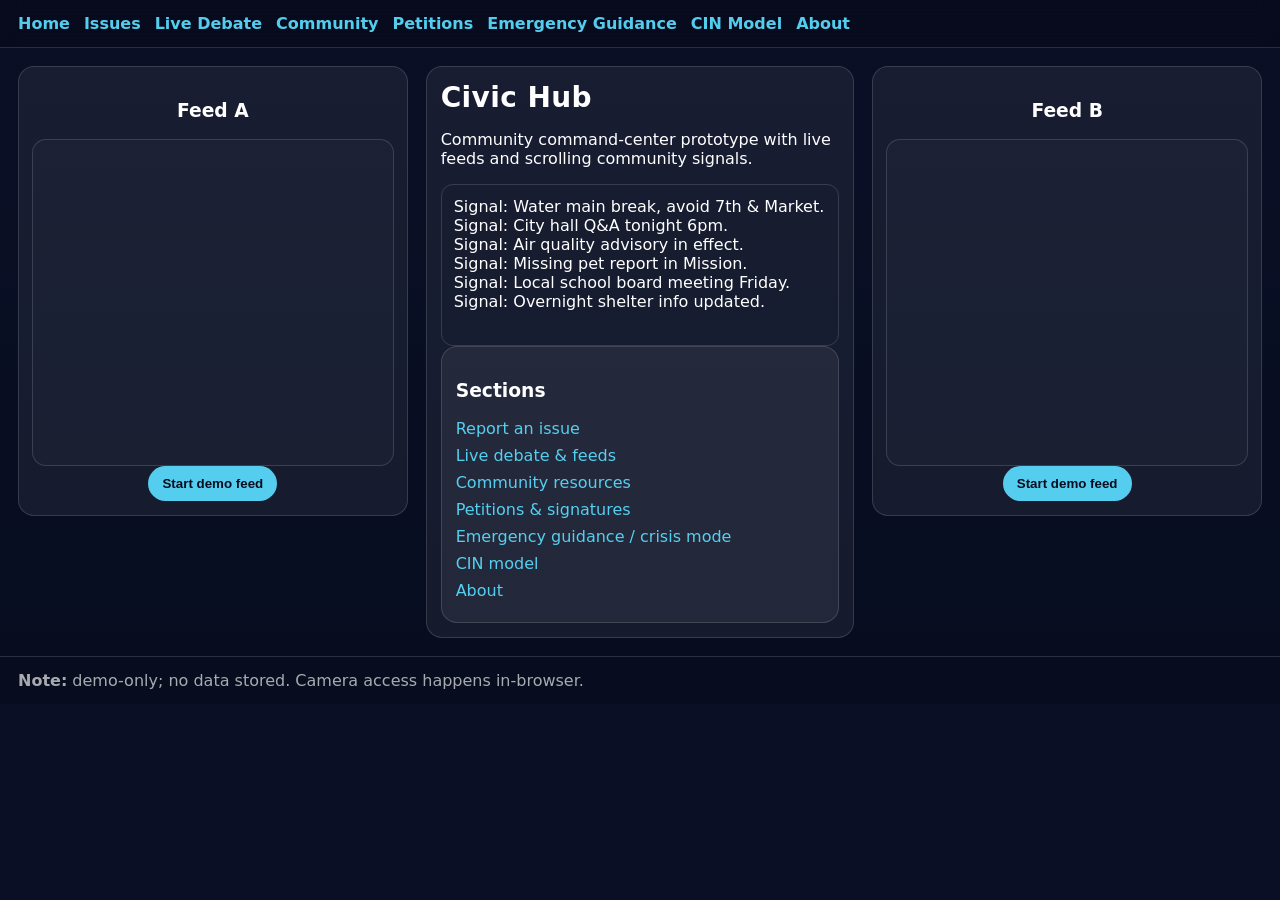
==== index.html @ d54b0cb2 "Update index.html" ====
<!doctype html><html lang="en"><head><meta charset="utf-8"/><meta name="viewport" content="width=device-width,initial-scale=1"/><title>Civic Hub</title><style>:root{--bg:#070d1f;--panel:rgba(255,255,255,.06);--stroke:rgba(255,255,255,.14);--baby:rgba(90,221,255,.92);}body{margin:0;font-family:system-ui, -apple-system, Segoe UI, Roboto, Arial, sans-serif;color:#fff;background:linear-gradient(180deg,#0a0f26,var(--bg));}a{color:var(--baby);text-decoration:none}.topbar{display:flex;align-items:center;justify-content:space-between;padding:14px 18px;border-bottom:1px solid var(--stroke);background:rgba(0,0,0,.22);backdrop-filter:blur(10px)}nav a{margin-right:14px;font-weight:650}.grid{display:grid;grid-template-columns:1fr 1.1fr 1fr;gap:18px;padding:18px}.card{border:1px solid var(--stroke);background:var(--panel);border-radius:16px;padding:14px}.jumbo h1{margin:0;font-size:28px;letter-spacing:.4px}.ticker{height:160px;overflow:hidden;position:relative;border:1px solid var(--stroke);border-radius:12px}.ticker ul{list-style:none;margin:0;padding:12px;position:absolute;left:0;width:100%;animation:scrollUp 14s linear infinite}@keyframes scrollUp{0%{top:0}100%{top:-100%}}.video{height:420px;display:flex;flex-direction:column;align-items:center;justify-content:center}video{width:100%;height:340px;object-fit:cover;border-radius:14px;border:1px solid var(--stroke);background:rgba(255,255,255,.02)}.cta{background:var(--baby);color:#070d1f;border:none;border-radius:999px;padding:10px 14px;font-weight:700;cursor:pointer}.cta:hover{filter:brightness(1.1)}.sections ul{list-style:none;margin:0;padding:0}.sections li{margin:8px 0}.footer{border-top:1px solid var(--stroke);padding:14px 18px;color:rgba(255,255,255,.65)}</style></head><body><header class="topbar"><nav><a href="index.html">Home</a><a href="issues.html">Issues</a><a href="live-debate.html">Live Debate</a><a href="community.html">Community</a><a href="petitions.html">Petitions</a><a href="emergency-guidance.html">Emergency Guidance</a><a href="cin-model.html">CIN Model</a><a href="about.html">About</a></nav></header><main class="grid"><section class="card video"><h3>Feed A</h3><video id="feedA" autoplay muted playsinline></video><button class="cta" onclick="startFeeds()">Start demo feed</button></section><section class="card jumbo"><h1>Civic Hub</h1><p>Community command-center prototype with live feeds and scrolling community signals.</p><div class="ticker"><ul id="ticker"><li>Signal: Water main break, avoid 7th &amp; Market.</li><li>Signal: City hall Q&amp;A tonight 6pm.</li><li>Signal: Air quality advisory in effect.</li><li>Signal: Missing pet report in Mission.</li><li>Signal: Local school board meeting Friday.</li><li>Signal: Overnight shelter info updated.</li></ul></div><div class="sections card"><h3>Sections</h3><ul><li><a href="issues.html">Report an issue</a></li><li><a href="live-debate.html">Live debate &amp; feeds</a></li><li><a href="community.html">Community resources</a></li><li><a href="petitions.html">Petitions &amp; signatures</a></li><li><a href="emergency-guidance.html">Emergency guidance / crisis mode</a></li><li><a href="cin-model.html">CIN model</a></li><li><a href="about.html">About</a></li></ul></div></section><section class="card video"><h3>Feed B</h3><video id="feedB" autoplay muted playsinline></video><button class="cta" onclick="startFeeds()">Start demo feed</button></section></main><footer class="footer"><strong>Note:</strong> demo-only; no data stored. Camera access happens in-browser.</footer><script>function startFeeds(){const constraints={video:{facingMode:'environment'},audio:false};Promise.all([navigator.mediaDevices.getUserMedia(constraints).then(s=>{const v=document.getElementById('feedA'); v.srcObject=s;}).catch(()=>{}),navigator.mediaDevices.getUserMedia(constraints).then(s=>{const v=document.getElementById('feedB'); v.srcObject=s;}).catch(()=>{})]);const t=document.getElementById('ticker');t.innerHTML=t.innerHTML+t.innerHTML;}</script></body></html>
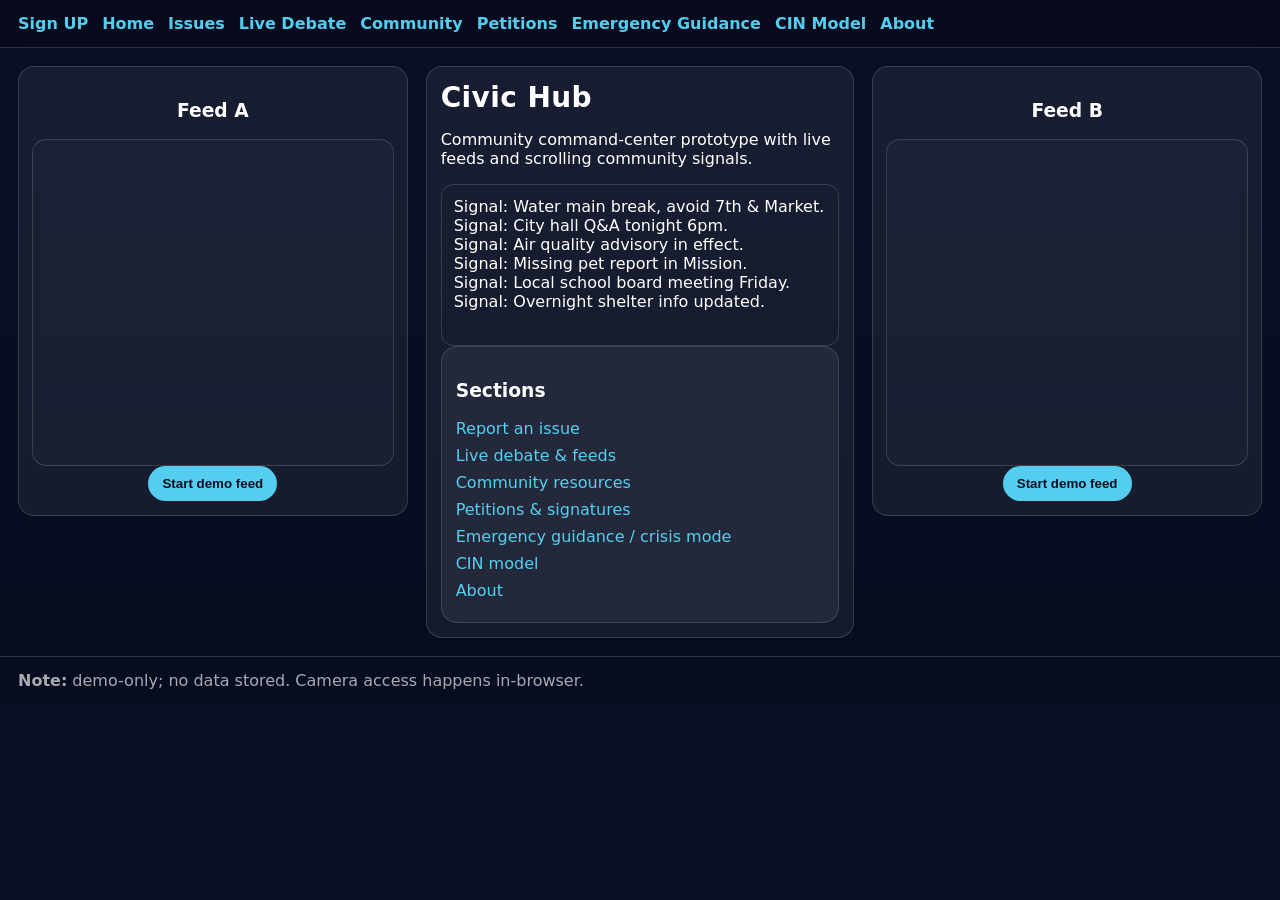
==== commit 5e0ac84b: "Update index.html" ====
--- a/index.html
+++ b/index.html
@@ -1 +1 @@
-<!doctype html><html lang="en"><head><meta charset="utf-8"/><meta name="viewport" content="width=device-width,initial-scale=1"/><title>Civic Hub</title><style>:root{--bg:#070d1f;--panel:rgba(255,255,255,.06);--stroke:rgba(255,255,255,.14);--baby:rgba(90,221,255,.92);}body{margin:0;font-family:system-ui, -apple-system, Segoe UI, Roboto, Arial, sans-serif;color:#fff;background:linear-gradient(180deg,#0a0f26,var(--bg));}a{color:var(--baby);text-decoration:none}.topbar{display:flex;align-items:center;justify-content:space-between;padding:14px 18px;border-bottom:1px solid var(--stroke);background:rgba(0,0,0,.22);backdrop-filter:blur(10px)}nav a{margin-right:14px;font-weight:650}.grid{display:grid;grid-template-columns:1fr 1.1fr 1fr;gap:18px;padding:18px}.card{border:1px solid var(--stroke);background:var(--panel);border-radius:16px;padding:14px}.jumbo h1{margin:0;font-size:28px;letter-spacing:.4px}.ticker{height:160px;overflow:hidden;position:relative;border:1px solid var(--stroke);border-radius:12px}.ticker ul{list-style:none;margin:0;padding:12px;position:absolute;left:0;width:100%;animation:scrollUp 14s linear infinite}@keyframes scrollUp{0%{top:0}100%{top:-100%}}.video{height:420px;display:flex;flex-direction:column;align-items:center;justify-content:center}video{width:100%;height:340px;object-fit:cover;border-radius:14px;border:1px solid var(--stroke);background:rgba(255,255,255,.02)}.cta{background:var(--baby);color:#070d1f;border:none;border-radius:999px;padding:10px 14px;font-weight:700;cursor:pointer}.cta:hover{filter:brightness(1.1)}.sections ul{list-style:none;margin:0;padding:0}.sections li{margin:8px 0}.footer{border-top:1px solid var(--stroke);padding:14px 18px;color:rgba(255,255,255,.65)}</style></head><body><header class="topbar"><nav><a href="index.html">Home</a><a href="issues.html">Issues</a><a href="live-debate.html">Live Debate</a><a href="community.html">Community</a><a href="petitions.html">Petitions</a><a href="emergency-guidance.html">Emergency Guidance</a><a href="cin-model.html">CIN Model</a><a href="about.html">About</a></nav></header><main class="grid"><section class="card video"><h3>Feed A</h3><video id="feedA" autoplay muted playsinline></video><button class="cta" onclick="startFeeds()">Start demo feed</button></section><section class="card jumbo"><h1>Civic Hub</h1><p>Community command-center prototype with live feeds and scrolling community signals.</p><div class="ticker"><ul id="ticker"><li>Signal: Water main break, avoid 7th &amp; Market.</li><li>Signal: City hall Q&amp;A tonight 6pm.</li><li>Signal: Air quality advisory in effect.</li><li>Signal: Missing pet report in Mission.</li><li>Signal: Local school board meeting Friday.</li><li>Signal: Overnight shelter info updated.</li></ul></div><div class="sections card"><h3>Sections</h3><ul><li><a href="issues.html">Report an issue</a></li><li><a href="live-debate.html">Live debate &amp; feeds</a></li><li><a href="community.html">Community resources</a></li><li><a href="petitions.html">Petitions &amp; signatures</a></li><li><a href="emergency-guidance.html">Emergency guidance / crisis mode</a></li><li><a href="cin-model.html">CIN model</a></li><li><a href="about.html">About</a></li></ul></div></section><section class="card video"><h3>Feed B</h3><video id="feedB" autoplay muted playsinline></video><button class="cta" onclick="startFeeds()">Start demo feed</button></section></main><footer class="footer"><strong>Note:</strong> demo-only; no data stored. Camera access happens in-browser.</footer><script>function startFeeds(){const constraints={video:{facingMode:'environment'},audio:false};Promise.all([navigator.mediaDevices.getUserMedia(constraints).then(s=>{const v=document.getElementById('feedA'); v.srcObject=s;}).catch(()=>{}),navigator.mediaDevices.getUserMedia(constraints).then(s=>{const v=document.getElementById('feedB'); v.srcObject=s;}).catch(()=>{})]);const t=document.getElementById('ticker');t.innerHTML=t.innerHTML+t.innerHTML;}</script></body></html>
+<!doctype html><html lang="en"><head><meta charset="utf-8"/><meta name="viewport" content="width=device-width,initial-scale=1"/><title>Civic Hub</title><style>:root{--bg:#070d1f;--panel:rgba(255,255,255,.06);--stroke:rgba(255,255,255,.14);--baby:rgba(90,221,255,.92);}body{margin:0;font-family:system-ui, -apple-system, Segoe UI, Roboto, Arial, sans-serif;color:#fff;background:linear-gradient(180deg,#0a0f26,var(--bg));}a{color:var(--baby);text-decoration:none}.topbar{display:flex;align-items:center;justify-content:space-between;padding:14px 18px;border-bottom:1px solid var(--stroke);background:rgba(0,0,0,.22);backdrop-filter:blur(10px)}nav a{margin-right:14px;font-weight:650}.grid{display:grid;grid-template-columns:1fr 1.1fr 1fr;gap:18px;padding:18px}.card{border:1px solid var(--stroke);background:var(--panel);border-radius:16px;padding:14px}.jumbo h1{margin:0;font-size:28px;letter-spacing:.4px}.ticker{height:160px;overflow:hidden;position:relative;border:1px solid var(--stroke);border-radius:12px}.ticker ul{list-style:none;margin:0;padding:12px;position:absolute;left:0;width:100%;animation:scrollUp 14s linear infinite}@keyframes scrollUp{0%{top:0}100%{top:-100%}}.video{height:420px;display:flex;flex-direction:column;align-items:center;justify-content:center}video{width:100%;height:340px;object-fit:cover;border-radius:14px;border:1px solid var(--stroke);background:rgba(255,255,255,.02)}.cta{background:var(--baby);color:#070d1f;border:none;border-radius:999px;padding:10px 14px;font-weight:700;cursor:pointer}.cta:hover{filter:brightness(1.1)}.sections ul{list-style:none;margin:0;padding:0}.sections li{margin:8px 0}.footer{border-top:1px solid var(--stroke);padding:14px 18px;color:rgba(255,255,255,.65)}</style></head><body><header class="topbar"><nav><a herf="signup.html">Sign UP</a><a href="index.html">Home</a><a href="issues.html">Issues</a><a href="live-debate.html">Live Debate</a><a href="community.html">Community</a><a href="petitions.html">Petitions</a><a href="emergency-guidance.html">Emergency Guidance</a><a href="cin-model.html">CIN Model</a><a href="about.html">About</a></nav></header><main class="grid"><section class="card video"><h3>Feed A</h3><video id="feedA" autoplay muted playsinline></video><button class="cta" onclick="startFeeds()">Start demo feed</button></section><section class="card jumbo"><h1>Civic Hub</h1><p>Community command-center prototype with live feeds and scrolling community signals.</p><div class="ticker"><ul id="ticker"><li>Signal: Water main break, avoid 7th &amp; Market.</li><li>Signal: City hall Q&amp;A tonight 6pm.</li><li>Signal: Air quality advisory in effect.</li><li>Signal: Missing pet report in Mission.</li><li>Signal: Local school board meeting Friday.</li><li>Signal: Overnight shelter info updated.</li></ul></div><div class="sections card"><h3>Sections</h3><ul><li><a href="issues.html">Report an issue</a></li><li><a href="live-debate.html">Live debate &amp; feeds</a></li><li><a href="community.html">Community resources</a></li><li><a href="petitions.html">Petitions &amp; signatures</a></li><li><a href="emergency-guidance.html">Emergency guidance / crisis mode</a></li><li><a href="cin-model.html">CIN model</a></li><li><a href="about.html">About</a></li></ul></div></section><section class="card video"><h3>Feed B</h3><video id="feedB" autoplay muted playsinline></video><button class="cta" onclick="startFeeds()">Start demo feed</button></section></main><footer class="footer"><strong>Note:</strong> demo-only; no data stored. Camera access happens in-browser.</footer><script>function startFeeds(){const constraints={video:{facingMode:'environment'},audio:false};Promise.all([navigator.mediaDevices.getUserMedia(constraints).then(s=>{const v=document.getElementById('feedA'); v.srcObject=s;}).catch(()=>{}),navigator.mediaDevices.getUserMedia(constraints).then(s=>{const v=document.getElementById('feedB'); v.srcObject=s;}).catch(()=>{})]);const t=document.getElementById('ticker');t.innerHTML=t.innerHTML+t.innerHTML;}</script></body></html>
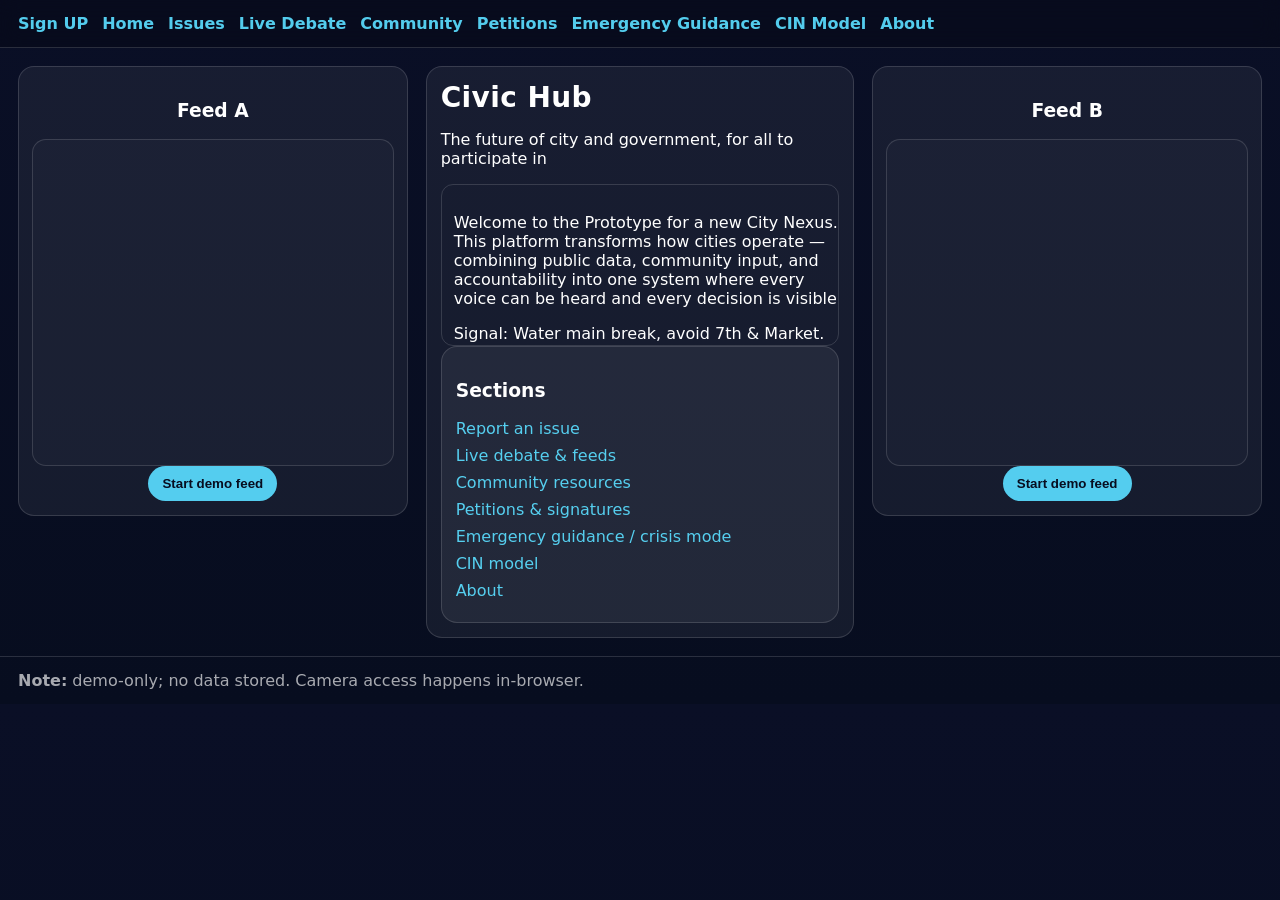
==== commit 8d807aa1: "Update index.html" ====
--- a/index.html
+++ b/index.html
@@ -1 +1 @@
-<!doctype html><html lang="en"><head><meta charset="utf-8"/><meta name="viewport" content="width=device-width,initial-scale=1"/><title>Civic Hub</title><style>:root{--bg:#070d1f;--panel:rgba(255,255,255,.06);--stroke:rgba(255,255,255,.14);--baby:rgba(90,221,255,.92);}body{margin:0;font-family:system-ui, -apple-system, Segoe UI, Roboto, Arial, sans-serif;color:#fff;background:linear-gradient(180deg,#0a0f26,var(--bg));}a{color:var(--baby);text-decoration:none}.topbar{display:flex;align-items:center;justify-content:space-between;padding:14px 18px;border-bottom:1px solid var(--stroke);background:rgba(0,0,0,.22);backdrop-filter:blur(10px)}nav a{margin-right:14px;font-weight:650}.grid{display:grid;grid-template-columns:1fr 1.1fr 1fr;gap:18px;padding:18px}.card{border:1px solid var(--stroke);background:var(--panel);border-radius:16px;padding:14px}.jumbo h1{margin:0;font-size:28px;letter-spacing:.4px}.ticker{height:160px;overflow:hidden;position:relative;border:1px solid var(--stroke);border-radius:12px}.ticker ul{list-style:none;margin:0;padding:12px;position:absolute;left:0;width:100%;animation:scrollUp 14s linear infinite}@keyframes scrollUp{0%{top:0}100%{top:-100%}}.video{height:420px;display:flex;flex-direction:column;align-items:center;justify-content:center}video{width:100%;height:340px;object-fit:cover;border-radius:14px;border:1px solid var(--stroke);background:rgba(255,255,255,.02)}.cta{background:var(--baby);color:#070d1f;border:none;border-radius:999px;padding:10px 14px;font-weight:700;cursor:pointer}.cta:hover{filter:brightness(1.1)}.sections ul{list-style:none;margin:0;padding:0}.sections li{margin:8px 0}.footer{border-top:1px solid var(--stroke);padding:14px 18px;color:rgba(255,255,255,.65)}</style></head><body><header class="topbar"><nav><a herf="signup.html">Sign UP</a><a href="index.html">Home</a><a href="issues.html">Issues</a><a href="live-debate.html">Live Debate</a><a href="community.html">Community</a><a href="petitions.html">Petitions</a><a href="emergency-guidance.html">Emergency Guidance</a><a href="cin-model.html">CIN Model</a><a href="about.html">About</a></nav></header><main class="grid"><section class="card video"><h3>Feed A</h3><video id="feedA" autoplay muted playsinline></video><button class="cta" onclick="startFeeds()">Start demo feed</button></section><section class="card jumbo"><h1>Civic Hub</h1><p>Community command-center prototype with live feeds and scrolling community signals.</p><div class="ticker"><ul id="ticker"><li>Signal: Water main break, avoid 7th &amp; Market.</li><li>Signal: City hall Q&amp;A tonight 6pm.</li><li>Signal: Air quality advisory in effect.</li><li>Signal: Missing pet report in Mission.</li><li>Signal: Local school board meeting Friday.</li><li>Signal: Overnight shelter info updated.</li></ul></div><div class="sections card"><h3>Sections</h3><ul><li><a href="issues.html">Report an issue</a></li><li><a href="live-debate.html">Live debate &amp; feeds</a></li><li><a href="community.html">Community resources</a></li><li><a href="petitions.html">Petitions &amp; signatures</a></li><li><a href="emergency-guidance.html">Emergency guidance / crisis mode</a></li><li><a href="cin-model.html">CIN model</a></li><li><a href="about.html">About</a></li></ul></div></section><section class="card video"><h3>Feed B</h3><video id="feedB" autoplay muted playsinline></video><button class="cta" onclick="startFeeds()">Start demo feed</button></section></main><footer class="footer"><strong>Note:</strong> demo-only; no data stored. Camera access happens in-browser.</footer><script>function startFeeds(){const constraints={video:{facingMode:'environment'},audio:false};Promise.all([navigator.mediaDevices.getUserMedia(constraints).then(s=>{const v=document.getElementById('feedA'); v.srcObject=s;}).catch(()=>{}),navigator.mediaDevices.getUserMedia(constraints).then(s=>{const v=document.getElementById('feedB'); v.srcObject=s;}).catch(()=>{})]);const t=document.getElementById('ticker');t.innerHTML=t.innerHTML+t.innerHTML;}</script></body></html>
+<!doctype html><html lang="en"><head><meta charset="utf-8"/><meta name="viewport" content="width=device-width,initial-scale=1"/><title>Civic Hub</title><style>:root{--bg:#070d1f;--panel:rgba(255,255,255,.06);--stroke:rgba(255,255,255,.14);--baby:rgba(90,221,255,.92);}body{margin:0;font-family:system-ui, -apple-system, Segoe UI, Roboto, Arial, sans-serif;color:#fff;background:linear-gradient(180deg,#0a0f26,var(--bg));}a{color:var(--baby);text-decoration:none}.topbar{display:flex;align-items:center;justify-content:space-between;padding:14px 18px;border-bottom:1px solid var(--stroke);background:rgba(0,0,0,.22);backdrop-filter:blur(10px)}nav a{margin-right:14px;font-weight:650}.grid{display:grid;grid-template-columns:1fr 1.1fr 1fr;gap:18px;padding:18px}.card{border:1px solid var(--stroke);background:var(--panel);border-radius:16px;padding:14px}.jumbo h1{margin:0;font-size:28px;letter-spacing:.4px}.ticker{height:160px;overflow:hidden;position:relative;border:1px solid var(--stroke);border-radius:12px}.ticker ul{list-style:none;margin:0;padding:12px;position:absolute;left:0;width:100%;animation:scrollUp 14s linear infinite}@keyframes scrollUp{0%{top:0}100%{top:-100%}}.video{height:420px;display:flex;flex-direction:column;align-items:center;justify-content:center}video{width:100%;height:340px;object-fit:cover;border-radius:14px;border:1px solid var(--stroke);background:rgba(255,255,255,.02)}.cta{background:var(--baby);color:#070d1f;border:none;border-radius:999px;padding:10px 14px;font-weight:700;cursor:pointer}.cta:hover{filter:brightness(1.1)}.sections ul{list-style:none;margin:0;padding:0}.sections li{margin:8px 0}.footer{border-top:1px solid var(--stroke);padding:14px 18px;color:rgba(255,255,255,.65)}</style></head><body><header class="topbar"><nav><a herf="signup.html">Sign UP</a><a href="index.html">Home</a><a href="issues.html">Issues</a><a href="live-debate.html">Live Debate</a><a href="community.html">Community</a><a href="petitions.html">Petitions</a><a href="emergency-guidance.html">Emergency Guidance</a><a href="cin-model.html">CIN Model</a><a href="about.html">About</a></nav></header><main class="grid"><section class="card video"><h3>Feed A</h3><video id="feedA" autoplay muted playsinline></video><button class="cta" onclick="startFeeds()">Start demo feed</button></section><section class="card jumbo"><h1>Civic Hub</h1><p>The future of city and government, for all to participate in</p><div class="ticker"><ul id="ticker"><li><p>Welcome to the Prototype for a new City Nexus. This platform transforms how cities operate — combining public data, community input, and accountability into one system where every voice can be heard and every decision is visible.”</li><li>Signal: Water main break, avoid 7th &amp; Market.</li><li>Signal: City hall Q&amp;A tonight 6pm.</li><li>Signal: Air quality advisory in effect.</li><li>Signal: Missing pet report in Mission.</li><li>Signal: Local school board meeting Friday.</li><li>Signal: Overnight shelter info updated.</li></ul></div><div class="sections card"><h3>Sections</h3><ul><li><a href="issues.html">Report an issue</a></li><li><a href="live-debate.html">Live debate &amp; feeds</a></li><li><a href="community.html">Community resources</a></li><li><a href="petitions.html">Petitions &amp; signatures</a></li><li><a href="emergency-guidance.html">Emergency guidance / crisis mode</a></li><li><a href="cin-model.html">CIN model</a></li><li><a href="about.html">About</a></li></ul></div></section><section class="card video"><h3>Feed B</h3><video id="feedB" autoplay muted playsinline></video><button class="cta" onclick="startFeeds()">Start demo feed</button></section></main><footer class="footer"><strong>Note:</strong> demo-only; no data stored. Camera access happens in-browser.</footer><script>function startFeeds(){const constraints={video:{facingMode:'environment'},audio:false};Promise.all([navigator.mediaDevices.getUserMedia(constraints).then(s=>{const v=document.getElementById('feedA'); v.srcObject=s;}).catch(()=>{}),navigator.mediaDevices.getUserMedia(constraints).then(s=>{const v=document.getElementById('feedB'); v.srcObject=s;}).catch(()=>{})]);const t=document.getElementById('ticker');t.innerHTML=t.innerHTML+t.innerHTML;}</script></body></html>
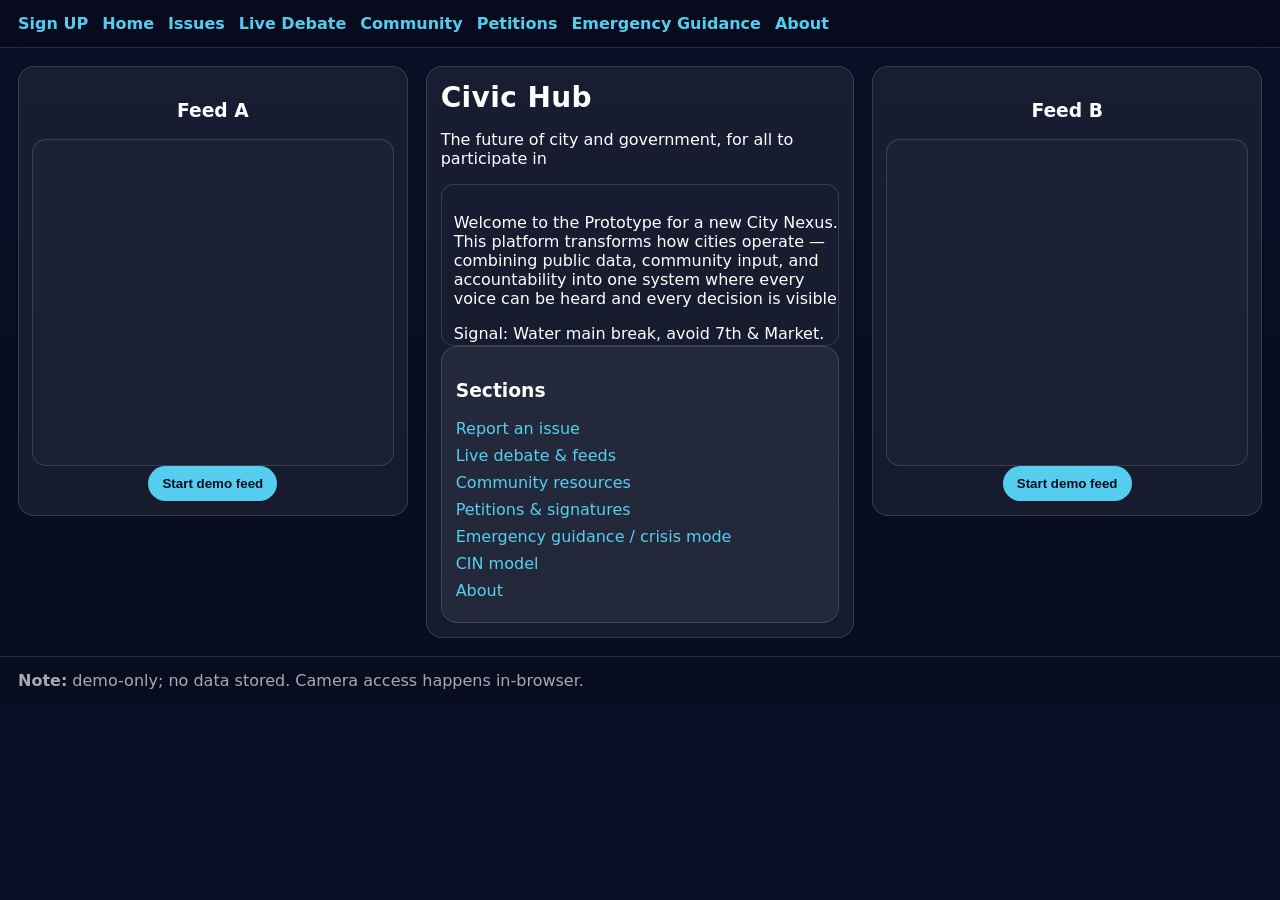
==== commit 7e643428: "Update index.html" ====
--- a/index.html
+++ b/index.html
@@ -1 +1 @@
-<!doctype html><html lang="en"><head><meta charset="utf-8"/><meta name="viewport" content="width=device-width,initial-scale=1"/><title>Civic Hub</title><style>:root{--bg:#070d1f;--panel:rgba(255,255,255,.06);--stroke:rgba(255,255,255,.14);--baby:rgba(90,221,255,.92);}body{margin:0;font-family:system-ui, -apple-system, Segoe UI, Roboto, Arial, sans-serif;color:#fff;background:linear-gradient(180deg,#0a0f26,var(--bg));}a{color:var(--baby);text-decoration:none}.topbar{display:flex;align-items:center;justify-content:space-between;padding:14px 18px;border-bottom:1px solid var(--stroke);background:rgba(0,0,0,.22);backdrop-filter:blur(10px)}nav a{margin-right:14px;font-weight:650}.grid{display:grid;grid-template-columns:1fr 1.1fr 1fr;gap:18px;padding:18px}.card{border:1px solid var(--stroke);background:var(--panel);border-radius:16px;padding:14px}.jumbo h1{margin:0;font-size:28px;letter-spacing:.4px}.ticker{height:160px;overflow:hidden;position:relative;border:1px solid var(--stroke);border-radius:12px}.ticker ul{list-style:none;margin:0;padding:12px;position:absolute;left:0;width:100%;animation:scrollUp 14s linear infinite}@keyframes scrollUp{0%{top:0}100%{top:-100%}}.video{height:420px;display:flex;flex-direction:column;align-items:center;justify-content:center}video{width:100%;height:340px;object-fit:cover;border-radius:14px;border:1px solid var(--stroke);background:rgba(255,255,255,.02)}.cta{background:var(--baby);color:#070d1f;border:none;border-radius:999px;padding:10px 14px;font-weight:700;cursor:pointer}.cta:hover{filter:brightness(1.1)}.sections ul{list-style:none;margin:0;padding:0}.sections li{margin:8px 0}.footer{border-top:1px solid var(--stroke);padding:14px 18px;color:rgba(255,255,255,.65)}</style></head><body><header class="topbar"><nav><a herf="signup.html">Sign UP</a><a href="index.html">Home</a><a href="issues.html">Issues</a><a href="live-debate.html">Live Debate</a><a href="community.html">Community</a><a href="petitions.html">Petitions</a><a href="emergency-guidance.html">Emergency Guidance</a><a href="cin-model.html">CIN Model</a><a href="about.html">About</a></nav></header><main class="grid"><section class="card video"><h3>Feed A</h3><video id="feedA" autoplay muted playsinline></video><button class="cta" onclick="startFeeds()">Start demo feed</button></section><section class="card jumbo"><h1>Civic Hub</h1><p>The future of city and government, for all to participate in</p><div class="ticker"><ul id="ticker"><li><p>Welcome to the Prototype for a new City Nexus. This platform transforms how cities operate — combining public data, community input, and accountability into one system where every voice can be heard and every decision is visible.”</li><li>Signal: Water main break, avoid 7th &amp; Market.</li><li>Signal: City hall Q&amp;A tonight 6pm.</li><li>Signal: Air quality advisory in effect.</li><li>Signal: Missing pet report in Mission.</li><li>Signal: Local school board meeting Friday.</li><li>Signal: Overnight shelter info updated.</li></ul></div><div class="sections card"><h3>Sections</h3><ul><li><a href="issues.html">Report an issue</a></li><li><a href="live-debate.html">Live debate &amp; feeds</a></li><li><a href="community.html">Community resources</a></li><li><a href="petitions.html">Petitions &amp; signatures</a></li><li><a href="emergency-guidance.html">Emergency guidance / crisis mode</a></li><li><a href="cin-model.html">CIN model</a></li><li><a href="about.html">About</a></li></ul></div></section><section class="card video"><h3>Feed B</h3><video id="feedB" autoplay muted playsinline></video><button class="cta" onclick="startFeeds()">Start demo feed</button></section></main><footer class="footer"><strong>Note:</strong> demo-only; no data stored. Camera access happens in-browser.</footer><script>function startFeeds(){const constraints={video:{facingMode:'environment'},audio:false};Promise.all([navigator.mediaDevices.getUserMedia(constraints).then(s=>{const v=document.getElementById('feedA'); v.srcObject=s;}).catch(()=>{}),navigator.mediaDevices.getUserMedia(constraints).then(s=>{const v=document.getElementById('feedB'); v.srcObject=s;}).catch(()=>{})]);const t=document.getElementById('ticker');t.innerHTML=t.innerHTML+t.innerHTML;}</script></body></html>
+<!doctype html><html lang="en"><head><meta charset="utf-8"/><meta name="viewport" content="width=device-width,initial-scale=1"/><title>Civic Hub</title><style>:root{--bg:#070d1f;--panel:rgba(255,255,255,.06);--stroke:rgba(255,255,255,.14);--baby:rgba(90,221,255,.92);}body{margin:0;font-family:system-ui, -apple-system, Segoe UI, Roboto, Arial, sans-serif;color:#fff;background:linear-gradient(180deg,#0a0f26,var(--bg));}a{color:var(--baby);text-decoration:none}.topbar{display:flex;align-items:center;justify-content:space-between;padding:14px 18px;border-bottom:1px solid var(--stroke);background:rgba(0,0,0,.22);backdrop-filter:blur(10px)}nav a{margin-right:14px;font-weight:650}.grid{display:grid;grid-template-columns:1fr 1.1fr 1fr;gap:18px;padding:18px}.card{border:1px solid var(--stroke);background:var(--panel);border-radius:16px;padding:14px}.jumbo h1{margin:0;font-size:28px;letter-spacing:.4px}.ticker{height:160px;overflow:hidden;position:relative;border:1px solid var(--stroke);border-radius:12px}.ticker ul{list-style:none;margin:0;padding:12px;position:absolute;left:0;width:100%;animation:scrollUp 14s linear infinite}@keyframes scrollUp{0%{top:0}100%{top:-100%}}.video{height:420px;display:flex;flex-direction:column;align-items:center;justify-content:center}video{width:100%;height:340px;object-fit:cover;border-radius:14px;border:1px solid var(--stroke);background:rgba(255,255,255,.02)}.cta{background:var(--baby);color:#070d1f;border:none;border-radius:999px;padding:10px 14px;font-weight:700;cursor:pointer}.cta:hover{filter:brightness(1.1)}.sections ul{list-style:none;margin:0;padding:0}.sections li{margin:8px 0}.footer{border-top:1px solid var(--stroke);padding:14px 18px;color:rgba(255,255,255,.65)}</style></head><body><header class="topbar"><nav><a herf="form.frm">Sign UP</a><a href="index.html">Home</a><a href="issues.html">Issues</a><a href="live-debate.html">Live Debate</a><a href="community.html">Community</a><a href="petitions.html">Petitions</a><a href="emergency-guidance.html">Emergency Guidance</a><a href="about.html">About</a></nav></header><main class="grid"><section class="card video"><h3>Feed A</h3><video id="feedA" autoplay muted playsinline></video><button class="cta" onclick="startFeeds()">Start demo feed</button></section><section class="card jumbo"><h1>Civic Hub</h1><p>The future of city and government, for all to participate in</p><div class="ticker"><ul id="ticker"><li><p>Welcome to the Prototype for a new City Nexus. This platform transforms how cities operate — combining public data, community input, and accountability into one system where every voice can be heard and every decision is visible.”</li><li>Signal: Water main break, avoid 7th &amp; Market.</li><li>Signal: City hall Q&amp;A tonight 6pm.</li><li>Signal: Air quality advisory in effect.</li><li>Signal: Missing pet report in Mission.</li><li>Signal: Local school board meeting Friday.</li><li>Signal: Overnight shelter info updated.</li></ul></div><div class="sections card"><h3>Sections</h3><ul><li><a href="issues.html">Report an issue</a></li><li><a href="live-debate.html">Live debate &amp; feeds</a></li><li><a href="community.html">Community resources</a></li><li><a href="petitions.html">Petitions &amp; signatures</a></li><li><a href="emergency-guidance.html">Emergency guidance / crisis mode</a></li><li><a href="cin-model.html">CIN model</a></li><li><a href="about.html">About</a></li></ul></div></section><section class="card video"><h3>Feed B</h3><video id="feedB" autoplay muted playsinline></video><button class="cta" onclick="startFeeds()">Start demo feed</button></section></main><footer class="footer"><strong>Note:</strong> demo-only; no data stored. Camera access happens in-browser.</footer><script>function startFeeds(){const constraints={video:{facingMode:'environment'},audio:false};Promise.all([navigator.mediaDevices.getUserMedia(constraints).then(s=>{const v=document.getElementById('feedA'); v.srcObject=s;}).catch(()=>{}),navigator.mediaDevices.getUserMedia(constraints).then(s=>{const v=document.getElementById('feedB'); v.srcObject=s;}).catch(()=>{})]);const t=document.getElementById('ticker');t.innerHTML=t.innerHTML+t.innerHTML;}</script></body></html>
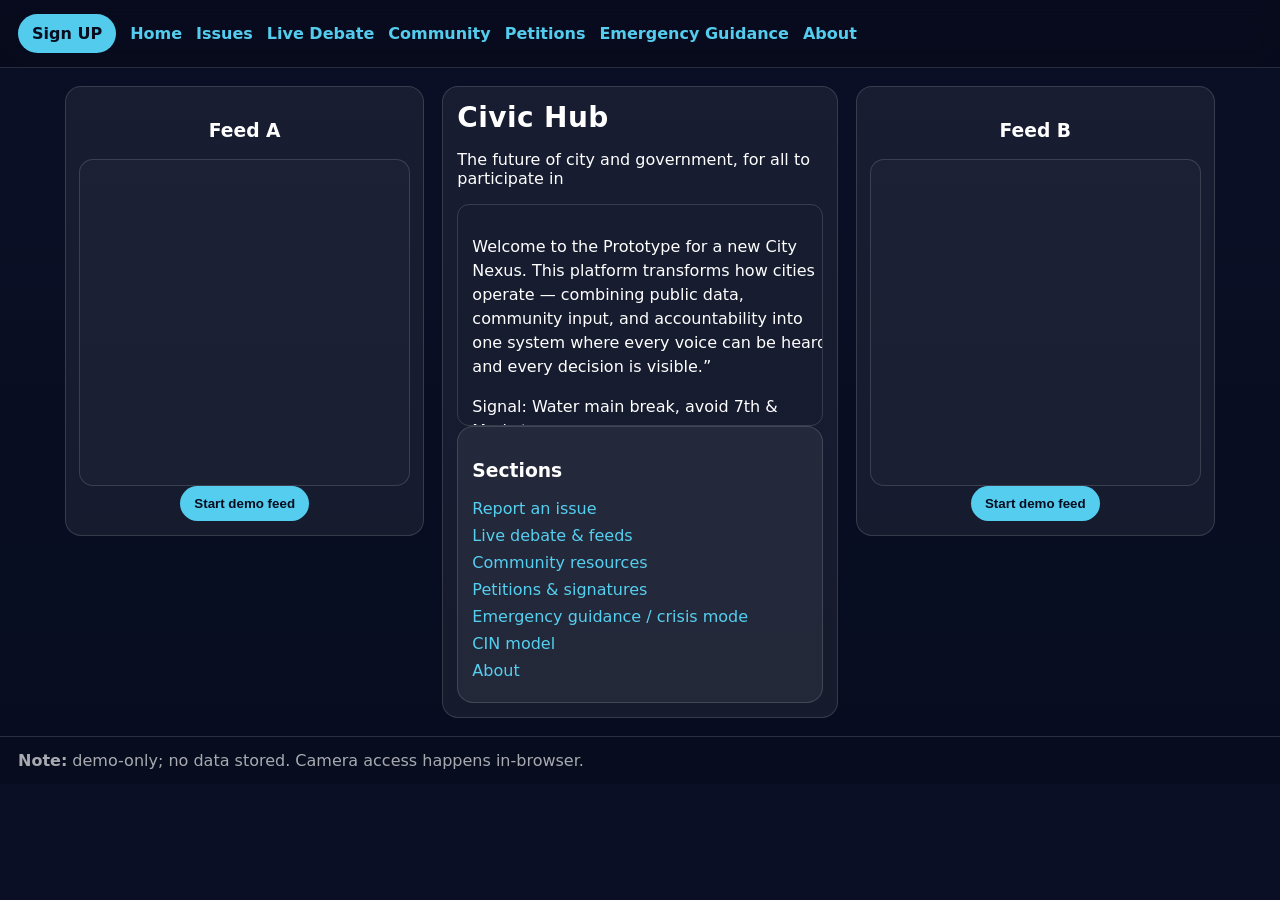
==== commit 50fe9f9f: "Refactor index.html for imprFix signup link and update CSS selectors for layout/tickeroved layout an" ====
--- a/index.html
+++ b/index.html
@@ -1 +1 @@
-<!doctype html><html lang="en"><head><meta charset="utf-8"/><meta name="viewport" content="width=device-width,initial-scale=1"/><title>Civic Hub</title><style>:root{--bg:#070d1f;--panel:rgba(255,255,255,.06);--stroke:rgba(255,255,255,.14);--baby:rgba(90,221,255,.92);}body{margin:0;font-family:system-ui, -apple-system, Segoe UI, Roboto, Arial, sans-serif;color:#fff;background:linear-gradient(180deg,#0a0f26,var(--bg));}a{color:var(--baby);text-decoration:none}.topbar{display:flex;align-items:center;justify-content:space-between;padding:14px 18px;border-bottom:1px solid var(--stroke);background:rgba(0,0,0,.22);backdrop-filter:blur(10px)}nav a{margin-right:14px;font-weight:650}.grid{display:grid;grid-template-columns:1fr 1.1fr 1fr;gap:18px;padding:18px}.card{border:1px solid var(--stroke);background:var(--panel);border-radius:16px;padding:14px}.jumbo h1{margin:0;font-size:28px;letter-spacing:.4px}.ticker{height:160px;overflow:hidden;position:relative;border:1px solid var(--stroke);border-radius:12px}.ticker ul{list-style:none;margin:0;padding:12px;position:absolute;left:0;width:100%;animation:scrollUp 14s linear infinite}@keyframes scrollUp{0%{top:0}100%{top:-100%}}.video{height:420px;display:flex;flex-direction:column;align-items:center;justify-content:center}video{width:100%;height:340px;object-fit:cover;border-radius:14px;border:1px solid var(--stroke);background:rgba(255,255,255,.02)}.cta{background:var(--baby);color:#070d1f;border:none;border-radius:999px;padding:10px 14px;font-weight:700;cursor:pointer}.cta:hover{filter:brightness(1.1)}.sections ul{list-style:none;margin:0;padding:0}.sections li{margin:8px 0}.footer{border-top:1px solid var(--stroke);padding:14px 18px;color:rgba(255,255,255,.65)}</style></head><body><header class="topbar"><nav><a herf="form.frm">Sign UP</a><a href="index.html">Home</a><a href="issues.html">Issues</a><a href="live-debate.html">Live Debate</a><a href="community.html">Community</a><a href="petitions.html">Petitions</a><a href="emergency-guidance.html">Emergency Guidance</a><a href="about.html">About</a></nav></header><main class="grid"><section class="card video"><h3>Feed A</h3><video id="feedA" autoplay muted playsinline></video><button class="cta" onclick="startFeeds()">Start demo feed</button></section><section class="card jumbo"><h1>Civic Hub</h1><p>The future of city and government, for all to participate in</p><div class="ticker"><ul id="ticker"><li><p>Welcome to the Prototype for a new City Nexus. This platform transforms how cities operate — combining public data, community input, and accountability into one system where every voice can be heard and every decision is visible.”</li><li>Signal: Water main break, avoid 7th &amp; Market.</li><li>Signal: City hall Q&amp;A tonight 6pm.</li><li>Signal: Air quality advisory in effect.</li><li>Signal: Missing pet report in Mission.</li><li>Signal: Local school board meeting Friday.</li><li>Signal: Overnight shelter info updated.</li></ul></div><div class="sections card"><h3>Sections</h3><ul><li><a href="issues.html">Report an issue</a></li><li><a href="live-debate.html">Live debate &amp; feeds</a></li><li><a href="community.html">Community resources</a></li><li><a href="petitions.html">Petitions &amp; signatures</a></li><li><a href="emergency-guidance.html">Emergency guidance / crisis mode</a></li><li><a href="cin-model.html">CIN model</a></li><li><a href="about.html">About</a></li></ul></div></section><section class="card video"><h3>Feed B</h3><video id="feedB" autoplay muted playsinline></video><button class="cta" onclick="startFeeds()">Start demo feed</button></section></main><footer class="footer"><strong>Note:</strong> demo-only; no data stored. Camera access happens in-browser.</footer><script>function startFeeds(){const constraints={video:{facingMode:'environment'},audio:false};Promise.all([navigator.mediaDevices.getUserMedia(constraints).then(s=>{const v=document.getElementById('feedA'); v.srcObject=s;}).catch(()=>{}),navigator.mediaDevices.getUserMedia(constraints).then(s=>{const v=document.getElementById('feedB'); v.srcObject=s;}).catch(()=>{})]);const t=document.getElementById('ticker');t.innerHTML=t.innerHTML+t.innerHTML;}</script></body></html>
+<!doctype html><html lang="en"><head><meta charset="utf-8"/><meta name="viewport" content="width=device-width,initial-scale=1"/><title>Civic Hub</title><style>:root{--bg:#070d1f;--panel:rgba(255,255,255,.06);--stroke:rgba(255,255,255,.14);--baby:rgba(90,221,255,.92);}body{margin:0;font-family:system-ui, -apple-system, Segoe UI, Roboto, Arial, sans-serif;color:#fff;background:linear-gradient(180deg,#0a0f26,var(--bg));}a{color:var(--baby);text-decoration:none}.topbar{display:flex;align-items:center;justify-content:space-between;padding:14px 18px;border-bottom:1px solid var(--stroke);background:rgba(0,0,0,.22);backdrop-filter:blur(10px)}nav a{margin-right:14px;font-weight:650}.grid{display:grid;grid-template-columns:1fr 1.1fr 1fr;gap:18px;padding:18px}.card{border:1px solid var(--stroke);background:var(--panel);border-radius:16px;padding:14px}.jumbo h1{margin:0;font-size:28px;letter-spacing:.4px}.ticker{height:160px;overflow:hidden;position:relative;border:1px solid var(--stroke);border-radius:12px}.ticker ul{list-style:none;margin:0;padding:12px;position:absolute;left:0;width:100%;animation:scrollUp 14s linear infinite}@keyframes scrollUp{0%{top:0}100%{top:-100%}}.video{height:420px;display:flex;flex-direction:column;align-items:center;justify-content:center}video{width:100%;height:340px;object-fit:cover;border-radius:14px;border:1px solid var(--stroke);background:rgba(255,255,255,.02)}.cta{background:var(--baby);color:#070d1f;border:none;border-radius:999px;padding:10px 14px;font-weight:700;cursor:pointer}.cta:hover{filter:brightness(1.1)}.sections ul{list-style:none;margin:0;padding:0}.sections li{margin:8px 0}.footer{border-top:1px solid var(--stroke);padding:14px 18px;color:rgba(255,255,255,.65)}.grid{display:grid;grid-template-columns: 1fr 1.1fr 1fr;gap:18px;padding:18px;max-width:1150px;margin:0 auto;}.card{display:block;border:1px solid var(--stroke);background:var(--panel);border-radius:16px;padding:14px;}.jumbo h1{margin:0;font-size:28px;letter-spacing:.4px;}.ticker{height:220px;overflow:hidden;position:relative;border:1px solid var(--stroke);border-radius:12px;}.ticker ul{list-style:none;margin:0;padding:14px;position:absolute;left:0;width:100%;animation: scrollUp 16s linear infinite;}.ticker li{font-size:16px;line-height:1.5;margin-bottom:10px;}.video{height:420px;display:flex;flex-direction:column;align-items:center;justify-content:center;}.cta{display:inline-block;}.footer{border-top:1px solid var(--stroke);padding:14px 18px;color:rgba(255,255,255,.65);} </style></head><body><header class="topbar"><nav><a href="signup.html" class="cta">Sign UP</a><a href="index.html">Home</a><a href="issues.html">Issues</a><a href="live-debate.html">Live Debate</a><a href="community.html">Community</a><a href="petitions.html">Petitions</a><a href="emergency-guidance.html">Emergency Guidance</a><a href="about.html">About</a></nav></header><main class="grid"><section class="card video"><h3>Feed A</h3><video id="feedA" autoplay muted playsinline></video><button class="cta" onclick="startFeeds()">Start demo feed</button></section><section class="card jumbo"><h1>Civic Hub</h1><p>The future of city and government, for all to participate in</p><div class="ticker"><ul id="ticker"><li><p>Welcome to the Prototype for a new City Nexus. This platform transforms how cities operate — combining public data, community input, and accountability into one system where every voice can be heard and every decision is visible.”</li><li>Signal: Water main break, avoid 7th &amp; Market.</li><li>Signal: City hall Q&amp;A tonight 6pm.</li><li>Signal: Air quality advisory in effect.</li><li>Signal: Missing pet report in Mission.</li><li>Signal: Local school board meeting Friday.</li><li>Signal: Overnight shelter info updated.</li></ul></div><div class="sections card"><h3>Sections</h3><ul><li><a href="issues.html">Report an issue</a></li><li><a href="live-debate.html">Live debate &amp; feeds</a></li><li><a href="community.html">Community resources</a></li><li><a href="petitions.html">Petitions &amp; signatures</a></li><li><a href="emergency-guidance.html">Emergency guidance / crisis mode</a></li><li><a href="cin-model.html">CIN model</a></li><li><a href="about.html">About</a></li></ul></div></section><section class="card video"><h3>Feed B</h3><video id="feedB" autoplay muted playsinline></video><button class="cta" onclick="startFeeds()">Start demo feed</button></section></main><footer class="footer"><strong>Note:</strong> demo-only; no data stored. Camera access happens in-browser.</footer><script>function startFeeds(){const constraints={video:{facingMode:'environment'},audio:false};Promise.all([navigator.mediaDevices.getUserMedia(constraints).then(s=>{const v=document.getElementById('feedA'); v.srcObject=s;}).catch(()=>{}),navigator.mediaDevices.getUserMedia(constraints).then(s=>{const v=document.getElementById('feedB'); v.srcObject=s;}).catch(()=>{})]);const t=document.getElementById('ticker');t.innerHTML=t.innerHTML+t.innerHTML;}</script></body></html>
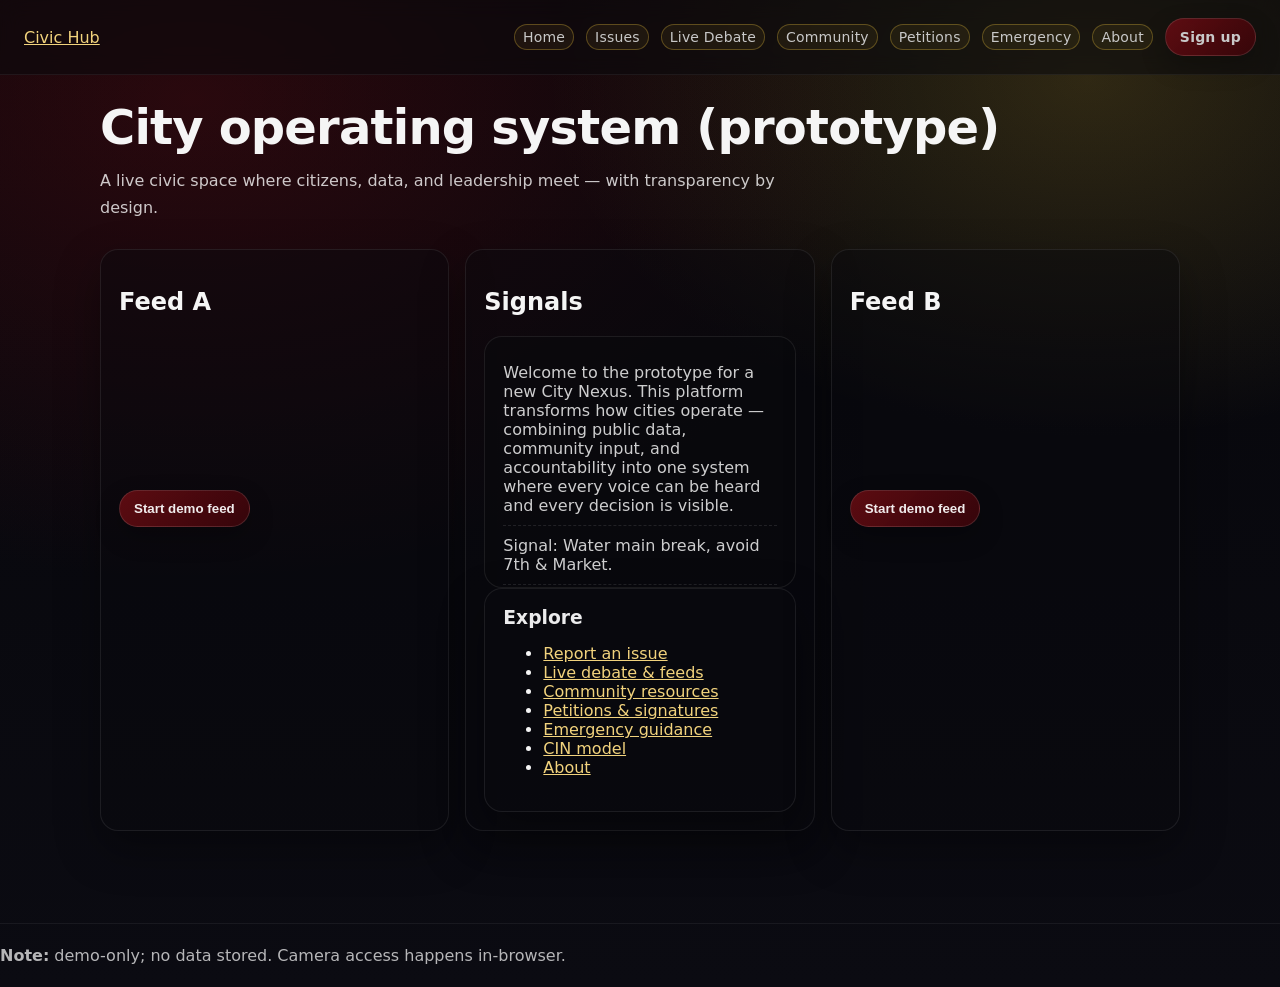
==== commit a7560ad7: "Rebuild index.html to use theme and dark gradient" ====
--- a/index.html
+++ b/index.html
@@ -1 +1,121 @@
-<!doctype html><html lang="en"><head><meta charset="utf-8"/><meta name="viewport" content="width=device-width,initial-scale=1"/><title>Civic Hub</title><style>:root{--bg:#070d1f;--panel:rgba(255,255,255,.06);--stroke:rgba(255,255,255,.14);--baby:rgba(90,221,255,.92);}body{margin:0;font-family:system-ui, -apple-system, Segoe UI, Roboto, Arial, sans-serif;color:#fff;background:linear-gradient(180deg,#0a0f26,var(--bg));}a{color:var(--baby);text-decoration:none}.topbar{display:flex;align-items:center;justify-content:space-between;padding:14px 18px;border-bottom:1px solid var(--stroke);background:rgba(0,0,0,.22);backdrop-filter:blur(10px)}nav a{margin-right:14px;font-weight:650}.grid{display:grid;grid-template-columns:1fr 1.1fr 1fr;gap:18px;padding:18px}.card{border:1px solid var(--stroke);background:var(--panel);border-radius:16px;padding:14px}.jumbo h1{margin:0;font-size:28px;letter-spacing:.4px}.ticker{height:160px;overflow:hidden;position:relative;border:1px solid var(--stroke);border-radius:12px}.ticker ul{list-style:none;margin:0;padding:12px;position:absolute;left:0;width:100%;animation:scrollUp 14s linear infinite}@keyframes scrollUp{0%{top:0}100%{top:-100%}}.video{height:420px;display:flex;flex-direction:column;align-items:center;justify-content:center}video{width:100%;height:340px;object-fit:cover;border-radius:14px;border:1px solid var(--stroke);background:rgba(255,255,255,.02)}.cta{background:var(--baby);color:#070d1f;border:none;border-radius:999px;padding:10px 14px;font-weight:700;cursor:pointer}.cta:hover{filter:brightness(1.1)}.sections ul{list-style:none;margin:0;padding:0}.sections li{margin:8px 0}.footer{border-top:1px solid var(--stroke);padding:14px 18px;color:rgba(255,255,255,.65)}.grid{display:grid;grid-template-columns: 1fr 1.1fr 1fr;gap:18px;padding:18px;max-width:1150px;margin:0 auto;}.card{display:block;border:1px solid var(--stroke);background:var(--panel);border-radius:16px;padding:14px;}.jumbo h1{margin:0;font-size:28px;letter-spacing:.4px;}.ticker{height:220px;overflow:hidden;position:relative;border:1px solid var(--stroke);border-radius:12px;}.ticker ul{list-style:none;margin:0;padding:14px;position:absolute;left:0;width:100%;animation: scrollUp 16s linear infinite;}.ticker li{font-size:16px;line-height:1.5;margin-bottom:10px;}.video{height:420px;display:flex;flex-direction:column;align-items:center;justify-content:center;}.cta{display:inline-block;}.footer{border-top:1px solid var(--stroke);padding:14px 18px;color:rgba(255,255,255,.65);} </style></head><body><header class="topbar"><nav><a href="signup.html" class="cta">Sign UP</a><a href="index.html">Home</a><a href="issues.html">Issues</a><a href="live-debate.html">Live Debate</a><a href="community.html">Community</a><a href="petitions.html">Petitions</a><a href="emergency-guidance.html">Emergency Guidance</a><a href="about.html">About</a></nav></header><main class="grid"><section class="card video"><h3>Feed A</h3><video id="feedA" autoplay muted playsinline></video><button class="cta" onclick="startFeeds()">Start demo feed</button></section><section class="card jumbo"><h1>Civic Hub</h1><p>The future of city and government, for all to participate in</p><div class="ticker"><ul id="ticker"><li><p>Welcome to the Prototype for a new City Nexus. This platform transforms how cities operate — combining public data, community input, and accountability into one system where every voice can be heard and every decision is visible.”</li><li>Signal: Water main break, avoid 7th &amp; Market.</li><li>Signal: City hall Q&amp;A tonight 6pm.</li><li>Signal: Air quality advisory in effect.</li><li>Signal: Missing pet report in Mission.</li><li>Signal: Local school board meeting Friday.</li><li>Signal: Overnight shelter info updated.</li></ul></div><div class="sections card"><h3>Sections</h3><ul><li><a href="issues.html">Report an issue</a></li><li><a href="live-debate.html">Live debate &amp; feeds</a></li><li><a href="community.html">Community resources</a></li><li><a href="petitions.html">Petitions &amp; signatures</a></li><li><a href="emergency-guidance.html">Emergency guidance / crisis mode</a></li><li><a href="cin-model.html">CIN model</a></li><li><a href="about.html">About</a></li></ul></div></section><section class="card video"><h3>Feed B</h3><video id="feedB" autoplay muted playsinline></video><button class="cta" onclick="startFeeds()">Start demo feed</button></section></main><footer class="footer"><strong>Note:</strong> demo-only; no data stored. Camera access happens in-browser.</footer><script>function startFeeds(){const constraints={video:{facingMode:'environment'},audio:false};Promise.all([navigator.mediaDevices.getUserMedia(constraints).then(s=>{const v=document.getElementById('feedA'); v.srcObject=s;}).catch(()=>{}),navigator.mediaDevices.getUserMedia(constraints).then(s=>{const v=document.getElementById('feedB'); v.srcObject=s;}).catch(()=>{})]);const t=document.getElementById('ticker');t.innerHTML=t.innerHTML+t.innerHTML;}</script></body></html>
+<!doctype html>
+<html lang="en">
+  <head>
+    <meta charset="utf-8" />
+    <meta name="viewport" content="width=device-width,initial-scale=1" />
+    <title>Civic Hub</title>
+    <link rel="stylesheet" href="theme.css" />
+  </head>
+  <body>
+    <header class="topbar">
+      <a class="brand" href="index.html">
+        <span class="brand-mark" aria-hidden="true"></span>
+        <span>Civic Hub</span>
+      </a>
+
+      <nav>
+        <a href="index.html" class="badge">Home</a>
+        <a href="issues.html" class="badge">Issues</a>
+        <a href="live-debate.html" class="badge">Live Debate</a>
+        <a href="community.html" class="badge">Community</a>
+        <a href="petitions.html" class="badge">Petitions</a>
+        <a href="emergency-guidance.html" class="badge">Emergency</a>
+        <a href="about.html" class="badge">About</a>
+        <a href="signup.html" class="cta">Sign up</a>
+      </nav>
+    </header>
+
+    <main class="container">
+      <section class="hero">
+        <h1>City operating system (prototype)</h1>
+        <p>
+          A live civic space where citizens, data, and leadership meet —
+          with transparency by design.
+        </p>
+      </section>
+
+      <section class="grid" aria-label="Live demo grid">
+        <article class="card">
+          <h2>Feed A</h2>
+          <video id="feedA" autoplay muted playsinline></video>
+          <button class="cta" onclick="startFeeds()">Start demo feed</button>
+        </article>
+
+        <article class="card">
+          <h2>Signals</h2>
+          <div class="ticker">
+            <ul id="ticker">
+              <li>
+                Welcome to the prototype for a new City Nexus. This platform
+                transforms how cities operate — combining public data,
+                community input, and accountability into one system where
+                every voice can be heard and every decision is visible.
+              </li>
+              <li>Signal: Water main break, avoid 7th &amp; Market.</li>
+              <li>Signal: City hall Q&amp;A tonight 6pm.</li>
+              <li>Signal: Air quality advisory in effect.</li>
+              <li>Signal: Missing pet report in Mission.</li>
+              <li>Signal: Local school board meeting Friday.</li>
+              <li>Signal: Overnight shelter info updated.</li>
+            </ul>
+          </div>
+
+          <div class="sections card">
+            <h3>Explore</h3>
+            <ul>
+              <li><a href="issues.html">Report an issue</a></li>
+              <li><a href="live-debate.html">Live debate &amp; feeds</a></li>
+              <li><a href="community.html">Community resources</a></li>
+              <li><a href="petitions.html">Petitions &amp; signatures</a></li>
+              <li>
+                <a href="emergency-guidance.html">Emergency guidance</a>
+              </li>
+              <li><a href="cin-model.html">CIN model</a></li>
+              <li><a href="about.html">About</a></li>
+            </ul>
+          </div>
+        </article>
+
+        <article class="card">
+          <h2>Feed B</h2>
+          <video id="feedB" autoplay muted playsinline></video>
+          <button class="cta" onclick="startFeeds()">Start demo feed</button>
+        </article>
+      </section>
+    </main>
+
+    <footer class="footer">
+      <strong>Note:</strong> demo-only; no data stored. Camera access happens
+      in-browser.
+    </footer>
+
+    <script>
+      function startFeeds() {
+        const constraints = { video: { facingMode: "environment" }, audio: false };
+
+        Promise.all([
+          navigator.mediaDevices
+            .getUserMedia(constraints)
+            .then((s) => {
+              const v = document.getElementById("feedA");
+              v.srcObject = s;
+            })
+            .catch(() => {}),
+          navigator.mediaDevices
+            .getUserMedia(constraints)
+            .then((s) => {
+              const v = document.getElementById("feedB");
+              v.srcObject = s;
+            })
+            .catch(() => {}),
+        ]);
+
+        const t = document.getElementById("ticker");
+        if (t && !t.dataset.looped) {
+          t.innerHTML = t.innerHTML + t.innerHTML;
+          t.dataset.looped = "true";
+        }
+      }
+    </script>
+  </body>
+</html>
--- a/theme.css
+++ b/theme.css
@@ -0,0 +1,195 @@
+:root {
+  --bg0: #06060a;
+  --bg1: #0b0b12;
+  --burgundy: #6b0c13;
+  --burgundy-deep: #3a050a;
+  --gold: #d4af37;
+  --gold2: #f2d37d;
+  --text: #f5f5f5;
+  --muted: #c8c8c8;
+}
+
+body {
+  margin: 0;
+  color: var(--text);
+  font-family: ui-sans-serif, system-ui, -apple-system, Segoe UI, Roboto, Helvetica, Arial;
+  background:
+    radial-gradient(1200px 800px at 15% 10%, rgba(107, 12, 19, 0.35), transparent 60%),
+    radial-gradient(900px 600px at 85% 8%, rgba(212, 175, 55, 0.20), transparent 60%),
+    linear-gradient(180deg, var(--bg0), var(--bg1));
+  overflow-x: hidden;
+}
+
+main {
+  padding: 24px;
+  max-width: 1080px;
+  margin: 0 auto;
+}
+
+a {
+  color: var(--gold2);
+}
+
+a:hover {
+  color: var(--gold);
+}
+
+.topbar {
+  display: flex;
+  align-items: center;
+  justify-content: space-between;
+  gap: 16px;
+  padding: 18px 24px;
+  background: rgba(10, 10, 14, 0.55);
+  border-bottom: 1px solid rgba(255, 255, 255, 0.06);
+  backdrop-filter: blur(10px);
+}
+
+.topbar nav {
+  display: flex;
+  gap: 12px;
+  flex-wrap: wrap;
+  align-items: center;
+}
+
+.topbar nav a {
+  text-decoration: none;
+  color: var(--muted);
+  font-size: 14px;
+  letter-spacing: 0.2px;
+}
+
+.topbar nav a:hover {
+  color: var(--text);
+}
+
+.cta {
+  display: inline-flex;
+  align-items: center;
+  justify-content: center;
+  padding: 10px 14px;
+  border-radius: 999px;
+  text-decoration: none;
+  font-weight: 700;
+  border: 1px solid rgba(255, 255, 255, 0.12);
+  color: rgba(255, 255, 255, 0.92);
+  background: linear-gradient(135deg, rgba(107, 12, 19, 0.85), rgba(58, 5, 10, 0.92));
+  box-shadow: 0 10px 25px rgba(0, 0, 0, 0.25);
+}
+
+.grid {
+  display: grid;
+  grid-template-columns: repeat(12, minmax(0, 1fr));
+  gap: 16px;
+  margin: 28px 0;
+}
+
+.hero {
+  grid-column: span 8;
+}
+
+.hero h1 {
+  margin: 0;
+  font-size: clamp(30px, 4vw, 48px);
+  letter-spacing: -0.8px;
+}
+
+.hero h1 strong {
+  color: var(--gold2);
+}
+
+.hero p {
+  margin: 12px 0 0;
+  max-width: 72ch;
+  color: rgba(255, 255, 255, 0.78);
+  line-height: 1.7;
+}
+
+.ticker {
+  grid-column: span 4;
+  height: 250px;
+  overflow-y: auto;
+  border-radius: 18px;
+  border: 1px solid rgba(255, 255, 255, 0.08);
+  background: rgba(10, 10, 14, 0.55);
+}
+
+.ticker h3 {
+  margin: 0;
+  padding: 16px 18px;
+  border-bottom: 1px solid rgba(255, 255, 255, 0.06);
+}
+
+.ticker ul {
+  list-style: none;
+  margin: 0;
+  padding: 16px 18px;
+}
+
+.ticker li {
+  padding: 10px 0;
+  color: rgba(255, 255, 255, 0.80);
+  border-bottom: 1px dashed rgba(255, 255, 255, 0.10);
+}
+
+.card {
+  grid-column: span 4;
+  background: rgba(10, 10, 14, 0.45);
+  border: 1px solid rgba(255, 255, 255, 0.08);
+  border-radius: 18px;
+  padding: 18px;
+  box-shadow: 0 18px 44px rgba(0, 0, 0, 0.35);
+  min-height: 170px;
+}
+
+.card h3 {
+  margin: 0 0 8px;
+  color: rgba(255, 255, 255, 0.92);
+}
+
+.card p {
+  margin: 0;
+  color: rgba(255, 255, 255, 0.70);
+  line-height: 1.55;
+}
+
+.badge {
+  font-size: 12px;
+  padding: 4px 8px;
+  border-radius: 999px;
+  border: 1px solid rgba(212, 175, 55, 0.35);
+  color: rgba(255, 255, 255, 0.86);
+  background: rgba(212, 175, 55, 0.08);
+}
+
+.footer {
+  border-top: 1px solid rgba(255, 255, 255, 0.06);
+  padding: 22px 0;
+  margin-top: 40px;
+  color: rgba(255, 255, 255, 0.70);
+}
+
+.footer small {
+  display: block;
+  text-align: center;
+}
+
+@media (max-width: 960px) {
+  main {
+    padding: 18px;
+  }
+  .hero {
+    grid-column: span 12;
+  }
+  .ticker {
+    grid-column: span 12;
+    height: auto;
+  }
+  .card {
+    grid-column: span 12;
+  }
+  .topbar {
+    flex-direction: column;
+    align-items: flex-start;
+  }
+}
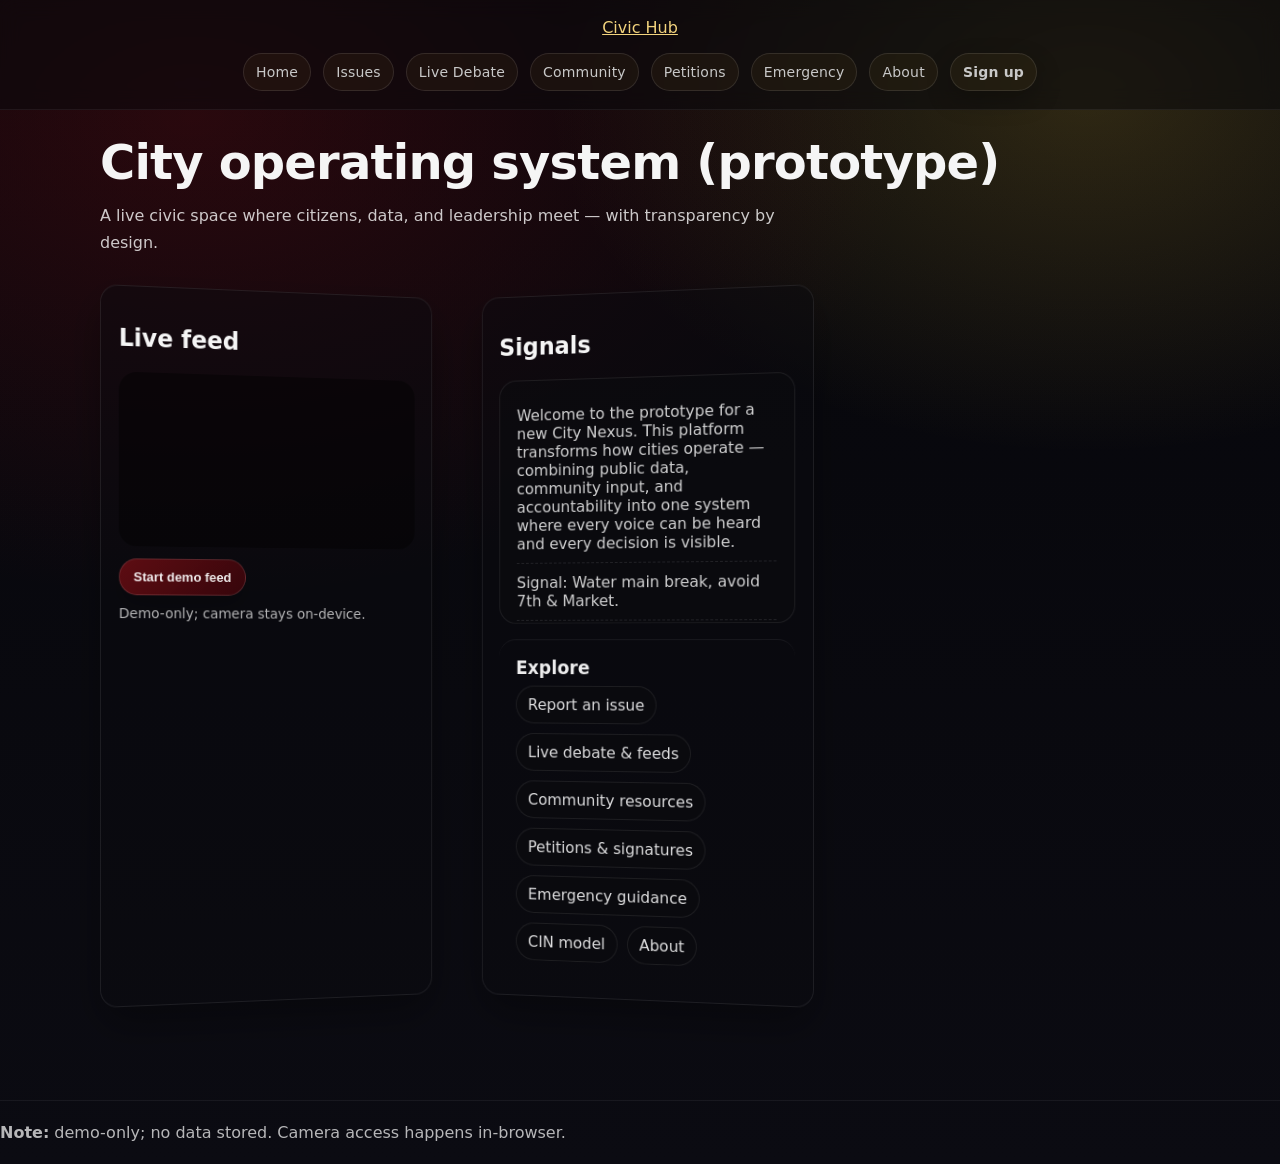
==== commit 6e3e0f46: "Refactor index.html with newSimplify home feed to one window styles and structure" ====
--- a/index.html
+++ b/index.html
@@ -1,121 +1,117 @@
 <!doctype html>
 <html lang="en">
-  <head>
-    <meta charset="utf-8" />
-    <meta name="viewport" content="width=device-width,initial-scale=1" />
-    <title>Civic Hub</title>
-    <link rel="stylesheet" href="theme.css" />
-  </head>
-  <body>
-    <header class="topbar">
-      <a class="brand" href="index.html">
-        <span class="brand-mark" aria-hidden="true"></span>
-        <span>Civic Hub</span>
-      </a>
+<head>
+  <meta charset="utf-8" />
+  <meta name="viewport" content="width=device-width,initial-scale=1" />
+  <title>Civic Hub</title>
+  <link rel="stylesheet" href="theme.css" />
+  <style>
+    video.feed {
+      width: 100%;
+      aspect-ratio: 16 / 9;
+      height: auto;
+      border-radius: 18px;
+      background: rgba(0, 0, 0, .45);
+      object-fit: cover;
+      display: block;
+    }
+    .card-footer {
+      margin-top: 12px;
+      display: flex;
+      gap: 10px;
+      align-items: center;
+      flex-wrap: wrap;
+      color: rgba(245, 245, 245, .72);
+      font-size: 14px;
+    }
+  </style>
+</head>
+<body>
+<header class="topbar">
+  <a class="brand" href="index.html">
+    <span class="brand-mark" aria-hidden="true"></span>
+    <span>Civic Hub</span>
+  </a>
 
-      <nav>
-        <a href="index.html" class="badge">Home</a>
-        <a href="issues.html" class="badge">Issues</a>
-        <a href="live-debate.html" class="badge">Live Debate</a>
-        <a href="community.html" class="badge">Community</a>
-        <a href="petitions.html" class="badge">Petitions</a>
-        <a href="emergency-guidance.html" class="badge">Emergency</a>
-        <a href="about.html" class="badge">About</a>
-        <a href="signup.html" class="cta">Sign up</a>
-      </nav>
-    </header>
+  <nav aria-label="Primary">
+    <a href="index.html" class="badge" aria-current="page">Home</a>
+    <a href="issues.html" class="badge">Issues</a>
+    <a href="live-debate.html" class="badge">Live Debate</a>
+    <a href="community.html" class="badge">Community</a>
+    <a href="petitions.html" class="badge">Petitions</a>
+    <a href="emergency-guidance.html" class="badge">Emergency</a>
+    <a href="about.html" class="badge">About</a>
+    <a href="signup.html" class="cta">Sign up</a>
+  </nav>
+</header>
 
-    <main class="container">
-      <section class="hero">
-        <h1>City operating system (prototype)</h1>
-        <p>
-          A live civic space where citizens, data, and leadership meet —
-          with transparency by design.
-        </p>
-      </section>
+<main class="container">
+  <section class="hero">
+    <h1>City operating system (prototype)</h1>
+    <p>A live civic space where citizens, data, and leadership meet —
+      with transparency by design.</p>
+  </section>
 
-      <section class="grid" aria-label="Live demo grid">
-        <article class="card">
-          <h2>Feed A</h2>
-          <video id="feedA" autoplay muted playsinline></video>
-          <button class="cta" onclick="startFeeds()">Start demo feed</button>
-        </article>
+  <section class="grid" aria-label="Live demo">
+    <article class="card">
+      <h2>Live feed</h2>
+      <video id="feed" class="feed" autoplay playsinline muted></video>
+      <div class="card-footer">
+        <button class="cta" onclick="startFeed()">Start demo feed</button>
+        <span>Demo-only; camera stays on-device.</span>
+      </div>
+    </article>
 
-        <article class="card">
-          <h2>Signals</h2>
-          <div class="ticker">
-            <ul id="ticker">
-              <li>
-                Welcome to the prototype for a new City Nexus. This platform
-                transforms how cities operate — combining public data,
-                community input, and accountability into one system where
-                every voice can be heard and every decision is visible.
-              </li>
-              <li>Signal: Water main break, avoid 7th &amp; Market.</li>
-              <li>Signal: City hall Q&amp;A tonight 6pm.</li>
-              <li>Signal: Air quality advisory in effect.</li>
-              <li>Signal: Missing pet report in Mission.</li>
-              <li>Signal: Local school board meeting Friday.</li>
-              <li>Signal: Overnight shelter info updated.</li>
-            </ul>
-          </div>
+    <article class="card">
+      <h2>Signals</h2>
+      <div class="ticker">
+        <ul id="ticker">
+          <li>Welcome to the prototype for a new City Nexus. This platform transforms how cities operate — combining public data, community input, and accountability into one system where every voice can be heard and every decision is visible.</li>
+          <li>Signal: Water main break, avoid 7th &amp; Market.</li>
+          <li>Signal: City hall Q&amp;A tonight 6pm.</li>
+          <li>Signal: Air quality advisory in effect.</li>
+          <li>Signal: Missing pet report in Mission.</li>
+          <li>Signal: Local school board meeting Friday.</li>
+          <li>Signal: Overnight shelter info updated.</li>
+        </ul>
+      </div>
 
-          <div class="sections card">
-            <h3>Explore</h3>
-            <ul>
-              <li><a href="issues.html">Report an issue</a></li>
-              <li><a href="live-debate.html">Live debate &amp; feeds</a></li>
-              <li><a href="community.html">Community resources</a></li>
-              <li><a href="petitions.html">Petitions &amp; signatures</a></li>
-              <li>
-                <a href="emergency-guidance.html">Emergency guidance</a>
-              </li>
-              <li><a href="cin-model.html">CIN model</a></li>
-              <li><a href="about.html">About</a></li>
-            </ul>
-          </div>
-        </article>
+      <div class="sections card">
+        <h3>Explore</h3>
+        <ul>
+          <li><a href="issues.html">Report an issue</a></li>
+          <li><a href="live-debate.html">Live debate &amp; feeds</a></li>
+          <li><a href="community.html">Community resources</a></li>
+          <li><a href="petitions.html">Petitions &amp; signatures</a></li>
+          <li><a href="emergency-guidance.html">Emergency guidance</a></li>
+          <li><a href="cin-model.html">CIN model</a></li>
+          <li><a href="about.html">About</a></li>
+        </ul>
+      </div>
+    </article>
+  </section>
+</main>
 
-        <article class="card">
-          <h2>Feed B</h2>
-          <video id="feedB" autoplay muted playsinline></video>
-          <button class="cta" onclick="startFeeds()">Start demo feed</button>
-        </article>
-      </section>
-    </main>
+<footer class="footer">
+  <strong>Note:</strong> demo-only; no data stored. Camera access happens in-browser.
+</footer>
 
-    <footer class="footer">
-      <strong>Note:</strong> demo-only; no data stored. Camera access happens
-      in-browser.
-    </footer>
-
-    <script>
-      function startFeeds() {
-        const constraints = { video: { facingMode: "environment" }, audio: false };
-
-        Promise.all([
-          navigator.mediaDevices
-            .getUserMedia(constraints)
-            .then((s) => {
-              const v = document.getElementById("feedA");
-              v.srcObject = s;
-            })
-            .catch(() => {}),
-          navigator.mediaDevices
-            .getUserMedia(constraints)
-            .then((s) => {
-              const v = document.getElementById("feedB");
-              v.srcObject = s;
-            })
-            .catch(() => {}),
-        ]);
-
-        const t = document.getElementById("ticker");
-        if (t && !t.dataset.looped) {
-          t.innerHTML = t.innerHTML + t.innerHTML;
-          t.dataset.looped = "true";
-        }
-      }
-    </script>
-  </body>
+<script>
+let feedStream;
+async function startFeed() {
+  if (feedStream) return;
+  const video = document.getElementById('feed');
+  if (!navigator.mediaDevices?.getUserMedia) {
+    alert('Camera access not supported in this browser.');
+    return;
+  }
+  try {
+    feedStream = await navigator.mediaDevices.getUserMedia({ video: true, audio: false });
+    video.srcObject = feedStream;
+  } catch (err) {
+    alert('Allow camera to demo the feed.');
+  }
+}
+</script>
+</body>
 </html>
--- a/theme.css
+++ b/theme.css
@@ -193,3 +193,82 @@
     align-items: flex-start;
   }
 }
+
+/* Layout refresh */
+.topbar{
+  flex-direction: column;
+  align-items: center;
+  justify-content: center;
+  text-align: center;
+}
+.topbar nav{
+  width: 100%;
+  justify-content: center;
+}
+.topbar nav a{
+  display: inline-flex;
+  align-items: center;
+  justify-content: center;
+  padding: 10px 12px;
+  border-radius: 999px;
+  border: 1px solid rgba(255,255,255,0.10);
+  background: rgba(212,175,55,0.06);
+}
+.topbar nav a:hover{
+  background: rgba(212,175,55,0.12);
+}
+.sections.card{
+  margin-top: 16px;
+  padding-top: 18px;
+  background: transparent;
+  border: none;
+  border-top: 1px solid rgba(255,255,255,0.06);
+  box-shadow: none;
+}
+.sections.card ul{
+  list-style: none;
+  padding: 0;
+  margin: 0;
+  display: flex;
+  flex-wrap: wrap;
+  gap: 10px;
+}
+.sections.card li{
+  padding: 0;
+  margin: 0;
+  border: none;
+}
+.sections.card a{
+  text-decoration: none;
+  display: inline-flex;
+  align-items: center;
+  padding: 9px 12px;
+  border-radius: 999px;
+  border: 1px solid rgba(255,255,255,0.08);
+  background: rgba(10,10,14,0.55);
+  color: rgba(255,255,255,0.86);
+}
+.sections.card a:hover{
+  border-color: rgba(212,175,55,0.35);
+  color: var(--gold2);
+}
+.grid article.card:first-of-type,
+.grid article.card:last-of-type{
+  transform-style: preserve-3d;
+  transition: transform .3s ease, box-shadow .3s ease;
+}
+.grid article.card:first-of-type{
+  transform-origin: left center;
+  transform: perspective(1200px) rotateY(8deg);
+}
+.grid article.card:last-of-type{
+  transform-origin: right center;
+  transform: perspective(1200px) rotateY(-8deg);
+}
+.grid article.card:first-of-type:hover,
+.grid article.card:last-of-type:hover{
+  transform: perspective(1200px) rotateY(0deg) translateZ(6px);
+}
+@media (max-width: 960px){
+  .topbar{ align-items: center; }
+}
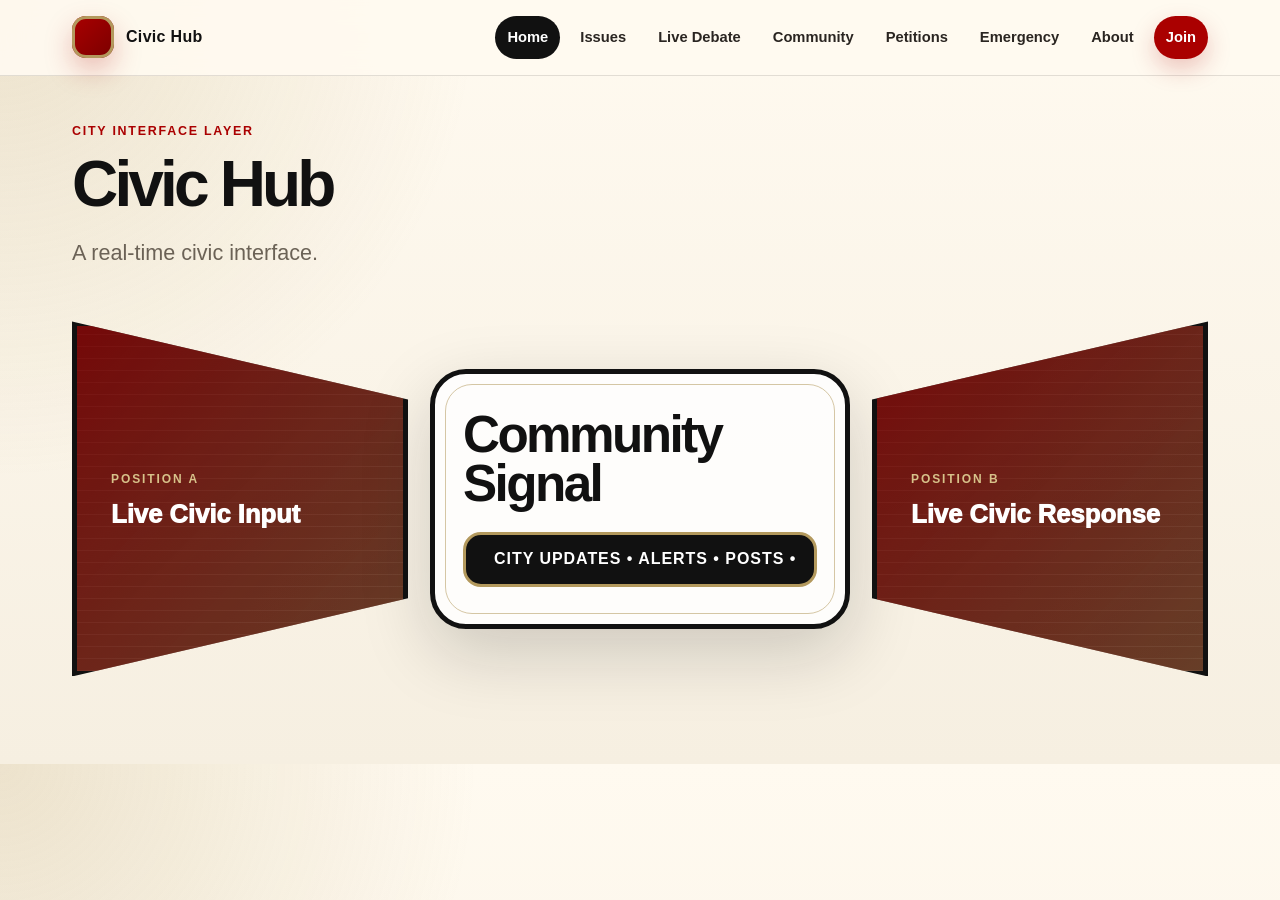
==== commit 6b24eb51: "UI rebuild" ====
--- a/index.html
+++ b/index.html
@@ -1,117 +1,36 @@
-<!doctype html>
+<!DOCTYPE html>
 <html lang="en">
 <head>
-  <meta charset="utf-8" />
-  <meta name="viewport" content="width=device-width,initial-scale=1" />
-  <title>Civic Hub</title>
-  <link rel="stylesheet" href="theme.css" />
-  <style>
-    video.feed {
-      width: 100%;
-      aspect-ratio: 16 / 9;
-      height: auto;
-      border-radius: 18px;
-      background: rgba(0, 0, 0, .45);
-      object-fit: cover;
-      display: block;
-    }
-    .card-footer {
-      margin-top: 12px;
-      display: flex;
-      gap: 10px;
-      align-items: center;
-      flex-wrap: wrap;
-      color: rgba(245, 245, 245, .72);
-      font-size: 14px;
-    }
-  </style>
+<meta charset="UTF-8">
+<meta name="viewport" content="width=device-width, initial-scale=1.0">
+<title>Civic Hub</title>
+<link rel="stylesheet" href="styles.css">
 </head>
 <body>
-<header class="topbar">
-  <a class="brand" href="index.html">
-    <span class="brand-mark" aria-hidden="true"></span>
-    <span>Civic Hub</span>
-  </a>
-
-  <nav aria-label="Primary">
-    <a href="index.html" class="badge" aria-current="page">Home</a>
-    <a href="issues.html" class="badge">Issues</a>
-    <a href="live-debate.html" class="badge">Live Debate</a>
-    <a href="community.html" class="badge">Community</a>
-    <a href="petitions.html" class="badge">Petitions</a>
-    <a href="emergency-guidance.html" class="badge">Emergency</a>
-    <a href="about.html" class="badge">About</a>
-    <a href="signup.html" class="cta">Sign up</a>
-  </nav>
+<header class="site-header">
+<div class="nav">
+<div class="brand"><div class="brand-mark"></div>Civic Hub</div>
+<nav class="nav-links">
+<a href="index.html" class="active">Home</a>
+<a href="issues.html">Issues</a>
+<a href="live-debate.html">Live Debate</a>
+<a href="community.html">Community</a>
+<a href="petitions.html">Petitions</a>
+<a href="emergency-guidance.html">Emergency</a>
+<a href="about.html">About</a>
+<a href="signup.html" class="cta">Join</a>
+</nav>
+</div>
 </header>
-
-<main class="container">
-  <section class="hero">
-    <h1>City operating system (prototype)</h1>
-    <p>A live civic space where citizens, data, and leadership meet —
-      with transparency by design.</p>
-  </section>
-
-  <section class="grid" aria-label="Live demo">
-    <article class="card">
-      <h2>Live feed</h2>
-      <video id="feed" class="feed" autoplay playsinline muted></video>
-      <div class="card-footer">
-        <button class="cta" onclick="startFeed()">Start demo feed</button>
-        <span>Demo-only; camera stays on-device.</span>
-      </div>
-    </article>
-
-    <article class="card">
-      <h2>Signals</h2>
-      <div class="ticker">
-        <ul id="ticker">
-          <li>Welcome to the prototype for a new City Nexus. This platform transforms how cities operate — combining public data, community input, and accountability into one system where every voice can be heard and every decision is visible.</li>
-          <li>Signal: Water main break, avoid 7th &amp; Market.</li>
-          <li>Signal: City hall Q&amp;A tonight 6pm.</li>
-          <li>Signal: Air quality advisory in effect.</li>
-          <li>Signal: Missing pet report in Mission.</li>
-          <li>Signal: Local school board meeting Friday.</li>
-          <li>Signal: Overnight shelter info updated.</li>
-        </ul>
-      </div>
-
-      <div class="sections card">
-        <h3>Explore</h3>
-        <ul>
-          <li><a href="issues.html">Report an issue</a></li>
-          <li><a href="live-debate.html">Live debate &amp; feeds</a></li>
-          <li><a href="community.html">Community resources</a></li>
-          <li><a href="petitions.html">Petitions &amp; signatures</a></li>
-          <li><a href="emergency-guidance.html">Emergency guidance</a></li>
-          <li><a href="cin-model.html">CIN model</a></li>
-          <li><a href="about.html">About</a></li>
-        </ul>
-      </div>
-    </article>
-  </section>
+<main>
+<p class="eyebrow">City Interface Layer</p>
+<h1 class="page-title">Civic Hub</h1>
+<p class="lead">A real-time civic interface.</p>
+<section class="hero-stage">
+<div class="feed-panel left"><div class="feed-content"><span class="feed-label">Position A</span><div class="feed-title">Live Civic Input</div></div></div>
+<div class="center-signal"><h2 class="signal-title">Community Signal</h2><div class="ticker"><div class="ticker-track"><span>City updates • alerts • posts •</span><span>City updates • alerts • posts •</span></div></div></div>
+<div class="feed-panel right"><div class="feed-content"><span class="feed-label">Position B</span><div class="feed-title">Live Civic Response</div></div></div>
+</section>
 </main>
-
-<footer class="footer">
-  <strong>Note:</strong> demo-only; no data stored. Camera access happens in-browser.
-</footer>
-
-<script>
-let feedStream;
-async function startFeed() {
-  if (feedStream) return;
-  const video = document.getElementById('feed');
-  if (!navigator.mediaDevices?.getUserMedia) {
-    alert('Camera access not supported in this browser.');
-    return;
-  }
-  try {
-    feedStream = await navigator.mediaDevices.getUserMedia({ video: true, audio: false });
-    video.srcObject = feedStream;
-  } catch (err) {
-    alert('Allow camera to demo the feed.');
-  }
-}
-</script>
 </body>
-</html>
+</html>
--- a/styles.css
+++ b/styles.css
@@ -0,0 +1,30 @@
+/* Civic Hub shared design system — 49ers-inspired civic palette */
+:root{
+  --civic-red:#AA0000;
+  --civic-red-dark:#7A0000;
+  --civic-gold:#B3995D;
+  --civic-gold-soft:#D7C28A;
+  --ink:#111111;
+  --ink-soft:#2a2521;
+  --paper:#fffaf0;
+  --panel:#ffffff;
+  --muted:#6b6256;
+  --line:rgba(17,17,17,.12);
+  --shadow:0 24px 70px rgba(17,17,17,.18);
+  --radius:24px;
+  --max:1180px;
+}
+*{box-sizing:border-box}
+html{scroll-behavior:smooth}
+body{margin:0;font-family:Inter,Arial,Helvetica,sans-serif;background:radial-gradient(circle at top left,rgba(179,153,93,.24),transparent 32%),linear-gradient(180deg,#fffaf0 0%,#f6efe1 100%);color:var(--ink);line-height:1.55}
+a{color:inherit;text-decoration:none}
+img,video{max-width:100%;display:block}
+.site-header{position:sticky;top:0;z-index:50;background:rgba(255,250,240,.92);backdrop-filter:blur(14px);border-bottom:1px solid var(--line)}
+.nav{max-width:var(--max);margin:0 auto;padding:16px 22px;display:flex;align-items:center;justify-content:space-between;gap:20px}
+.brand{display:flex;align-items:center;gap:12px;font-weight:900;letter-spacing:.02em}.brand-mark{width:42px;height:42px;border-radius:14px;background:linear-gradient(135deg,var(--civic-red),var(--civic-red-dark));box-shadow:inset 0 0 0 3px var(--civic-gold),0 12px 28px rgba(170,0,0,.25)}
+.nav-links{display:flex;align-items:center;gap:8px;flex-wrap:wrap;justify-content:flex-end}.nav-links a{font-weight:800;font-size:.92rem;padding:10px 12px;border-radius:999px;color:var(--ink-soft)}.nav-links a:hover,.nav-links a.active{background:var(--ink);color:#fff}.nav-links .cta{background:var(--civic-red);color:#fff;box-shadow:0 10px 24px rgba(170,0,0,.22)}
+main{max-width:var(--max);margin:0 auto;padding:34px 22px 70px}.eyebrow{color:var(--civic-red);font-weight:900;text-transform:uppercase;letter-spacing:.14em;font-size:.78rem}.page-title{font-size:clamp(2.2rem,5vw,5rem);line-height:.95;margin:12px 0 18px;letter-spacing:-.06em}.lead{font-size:clamp(1.05rem,2vw,1.35rem);color:var(--muted);max-width:760px}.button-row{display:flex;gap:12px;flex-wrap:wrap;margin-top:24px}.btn{display:inline-flex;align-items:center;justify-content:center;padding:13px 18px;border-radius:999px;font-weight:900;border:1px solid var(--line);background:#fff}.btn.primary{background:var(--civic-red);color:#fff;border-color:var(--civic-red)}.btn.gold{background:var(--civic-gold);color:#111;border-color:var(--civic-gold)}
+.hero-stage{margin-top:34px;display:grid;grid-template-columns:minmax(190px,1fr) minmax(320px,1.25fr) minmax(190px,1fr);gap:22px;align-items:center;min-height:390px}.feed-panel{position:relative;height:355px;overflow:hidden;background:linear-gradient(145deg,#1a1a1a,#3c0a0a);border:5px solid var(--ink);box-shadow:var(--shadow);isolation:isolate}.feed-panel.left{clip-path:polygon(0 0,100% 22%,100% 78%,0 100%)}.feed-panel.right{clip-path:polygon(0 22%,100% 0,100% 100%,0 78%)}.feed-panel::before{content:"";position:absolute;inset:0;background:linear-gradient(135deg,rgba(170,0,0,.72),rgba(179,153,93,.42)),repeating-linear-gradient(0deg,rgba(255,255,255,.10) 0 1px,transparent 1px 12px);opacity:.88}.feed-content{position:absolute;inset:0;padding:34px;display:flex;flex-direction:column;justify-content:center;color:#fff;z-index:1}.feed-label{font-size:.75rem;letter-spacing:.16em;text-transform:uppercase;color:var(--civic-gold-soft);font-weight:900}.feed-title{font-size:clamp(1.25rem,2vw,1.8rem);font-weight:950;line-height:1.05;margin-top:12px}.feed-note{font-size:.95rem;opacity:.82;max-width:260px}.center-signal{min-height:260px;background:rgba(255,255,255,.86);border:5px solid var(--ink);border-radius:36px;box-shadow:var(--shadow);padding:28px;display:flex;flex-direction:column;justify-content:center;overflow:hidden;position:relative}.center-signal::after{content:"";position:absolute;inset:10px;border:1px solid rgba(179,153,93,.55);border-radius:27px;pointer-events:none}.signal-title{font-size:clamp(1.7rem,4vw,3.25rem);letter-spacing:-.05em;line-height:.95;margin:0}.signal-copy{margin:14px 0 0;color:var(--muted);font-weight:700}.ticker{margin-top:24px;background:var(--ink);color:#fff;border-radius:18px;overflow:hidden;border:3px solid var(--civic-gold);position:relative}.ticker-track{display:flex;width:max-content;white-space:nowrap;animation:ticker-scroll 24s linear infinite}.ticker-track span{display:inline-block;padding:12px 28px;font-weight:900;letter-spacing:.06em;text-transform:uppercase;color:#fff}.ticker-track b{color:var(--civic-gold-soft)}@keyframes ticker-scroll{from{transform:translateX(0)}to{transform:translateX(-50%)}}
+.grid{display:grid;grid-template-columns:repeat(3,1fr);gap:18px;margin-top:34px}.card{background:rgba(255,255,255,.82);border:1px solid var(--line);border-radius:var(--radius);padding:24px;box-shadow:0 14px 40px rgba(17,17,17,.08)}.card h2,.card h3{margin-top:0;line-height:1.05}.card p{color:var(--muted)}.tag{display:inline-flex;padding:6px 10px;border-radius:999px;background:rgba(170,0,0,.1);color:var(--civic-red);font-weight:900;font-size:.75rem;text-transform:uppercase;letter-spacing:.08em}.form{display:grid;gap:14px;margin-top:20px}.input,select,textarea{width:100%;border:1px solid var(--line);border-radius:16px;padding:13px 14px;font:inherit;background:#fff;color:var(--ink)}textarea{min-height:120px;resize:vertical}.notice{border-left:6px solid var(--civic-red);padding:18px 20px;background:#fff;border-radius:16px;margin-top:24px}.footer{border-top:1px solid var(--line);padding:28px 22px;color:var(--muted);text-align:center}
+@media(max-width:900px){.nav{align-items:flex-start;flex-direction:column}.nav-links{justify-content:flex-start}.hero-stage{grid-template-columns:1fr;min-height:auto}.feed-panel{height:220px}.feed-panel.left,.feed-panel.right{clip-path:polygon(0 0,100% 0,100% 100%,0 100%)}.center-signal{order:-1}.grid{grid-template-columns:1fr}.page-title{font-size:3rem}}
+@media(prefers-reduced-motion:reduce){.ticker-track{animation:none}}
